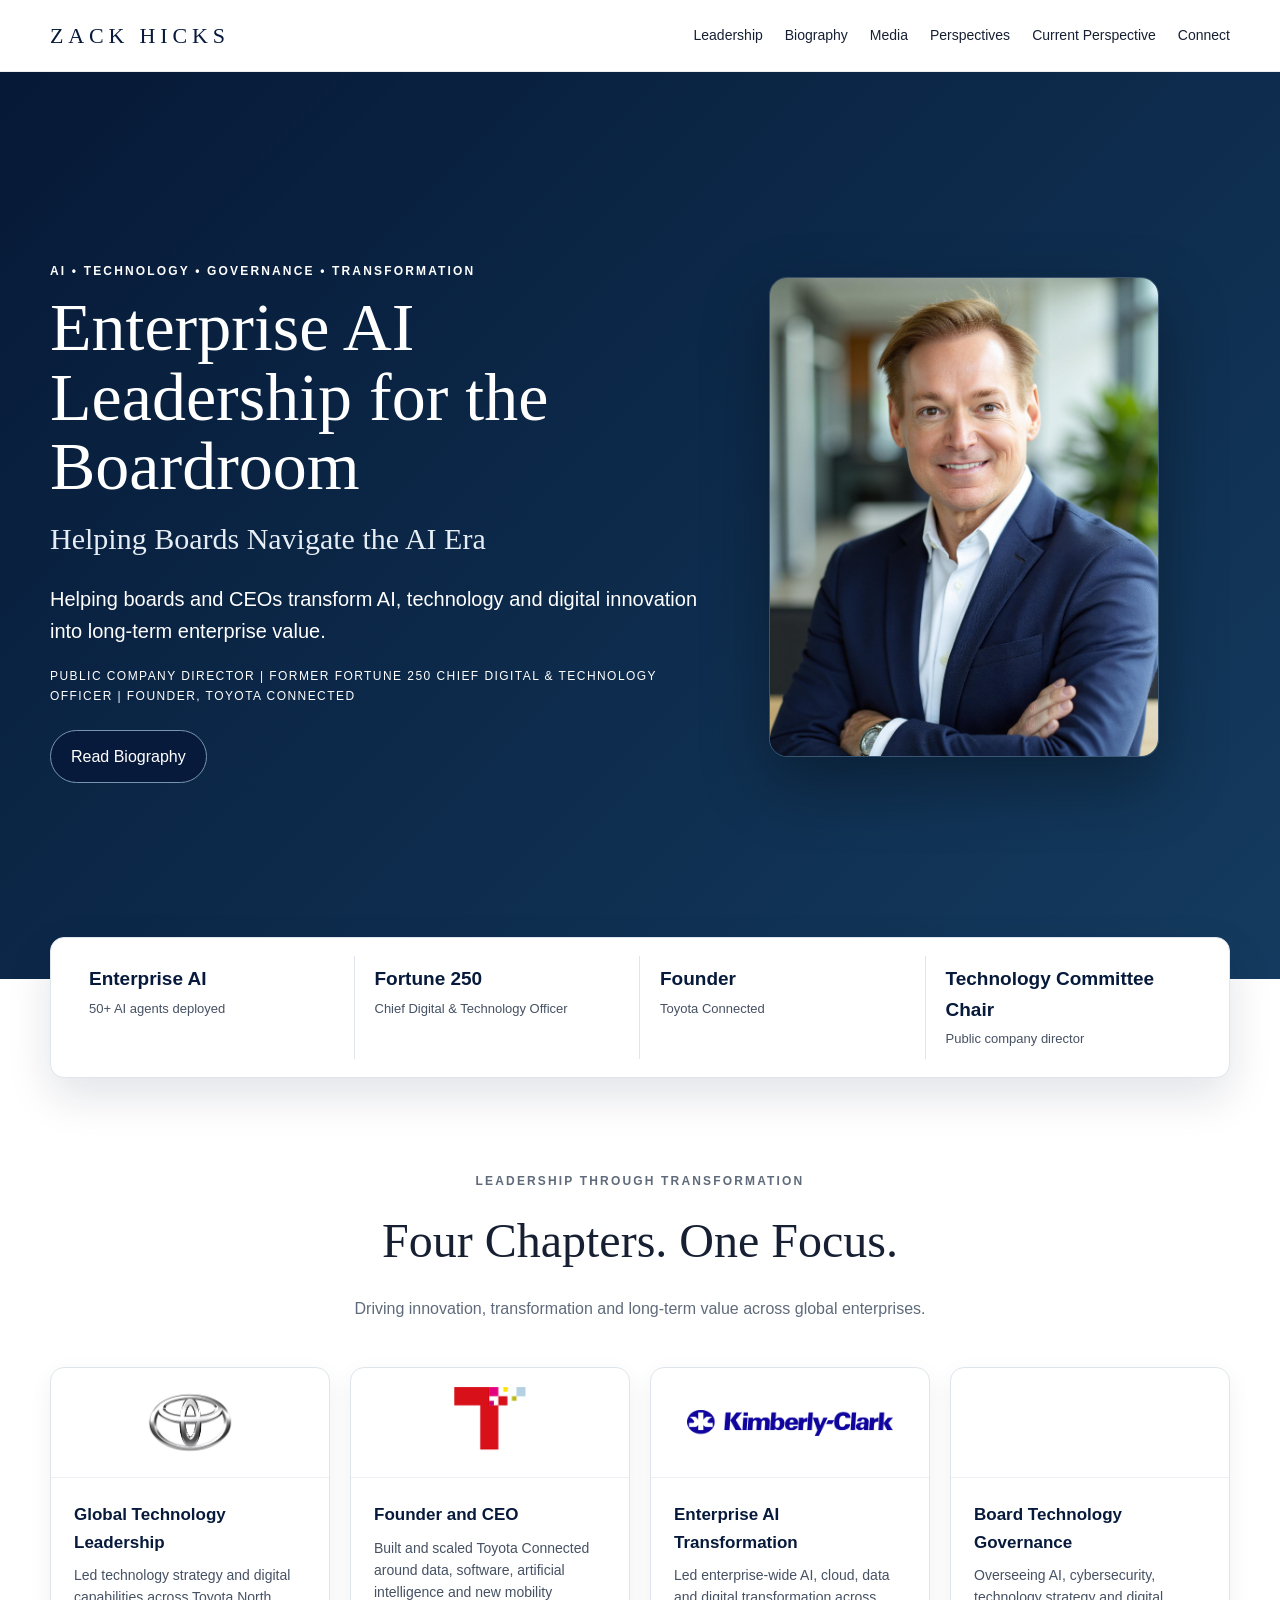
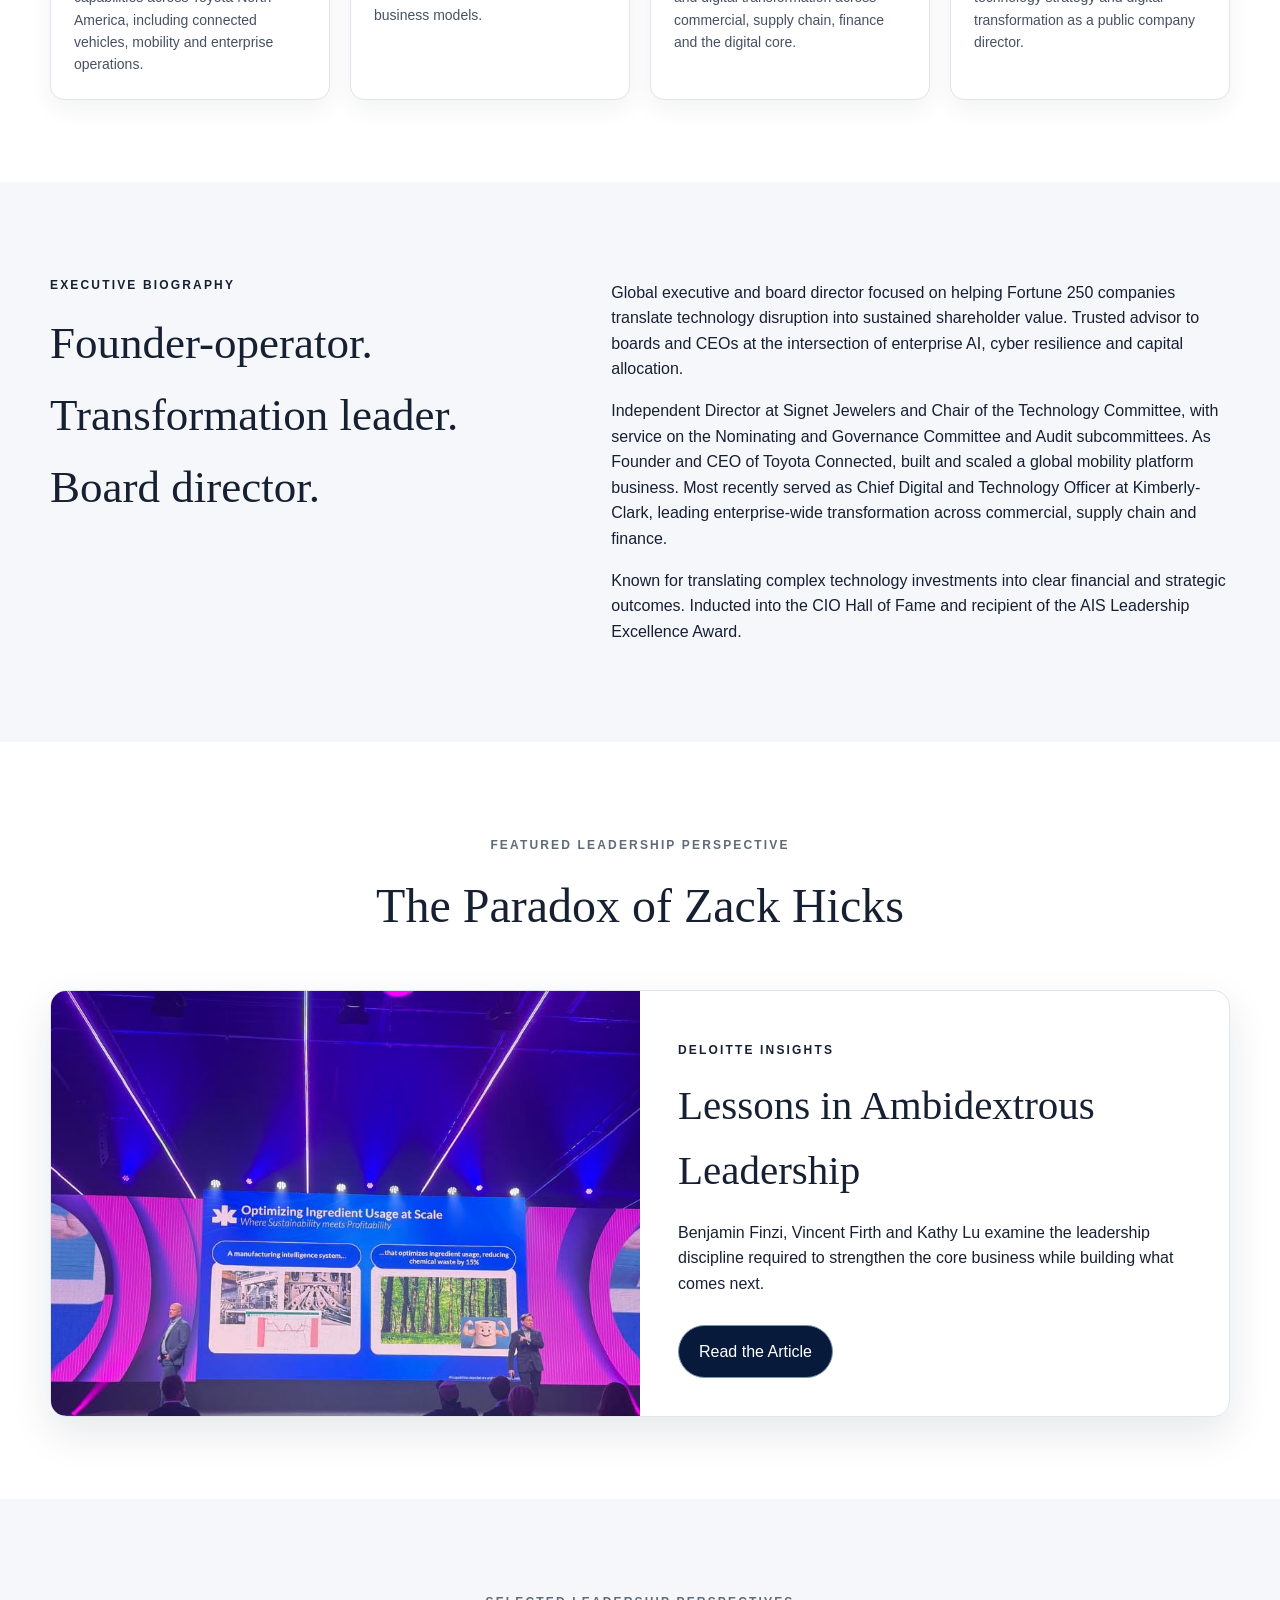
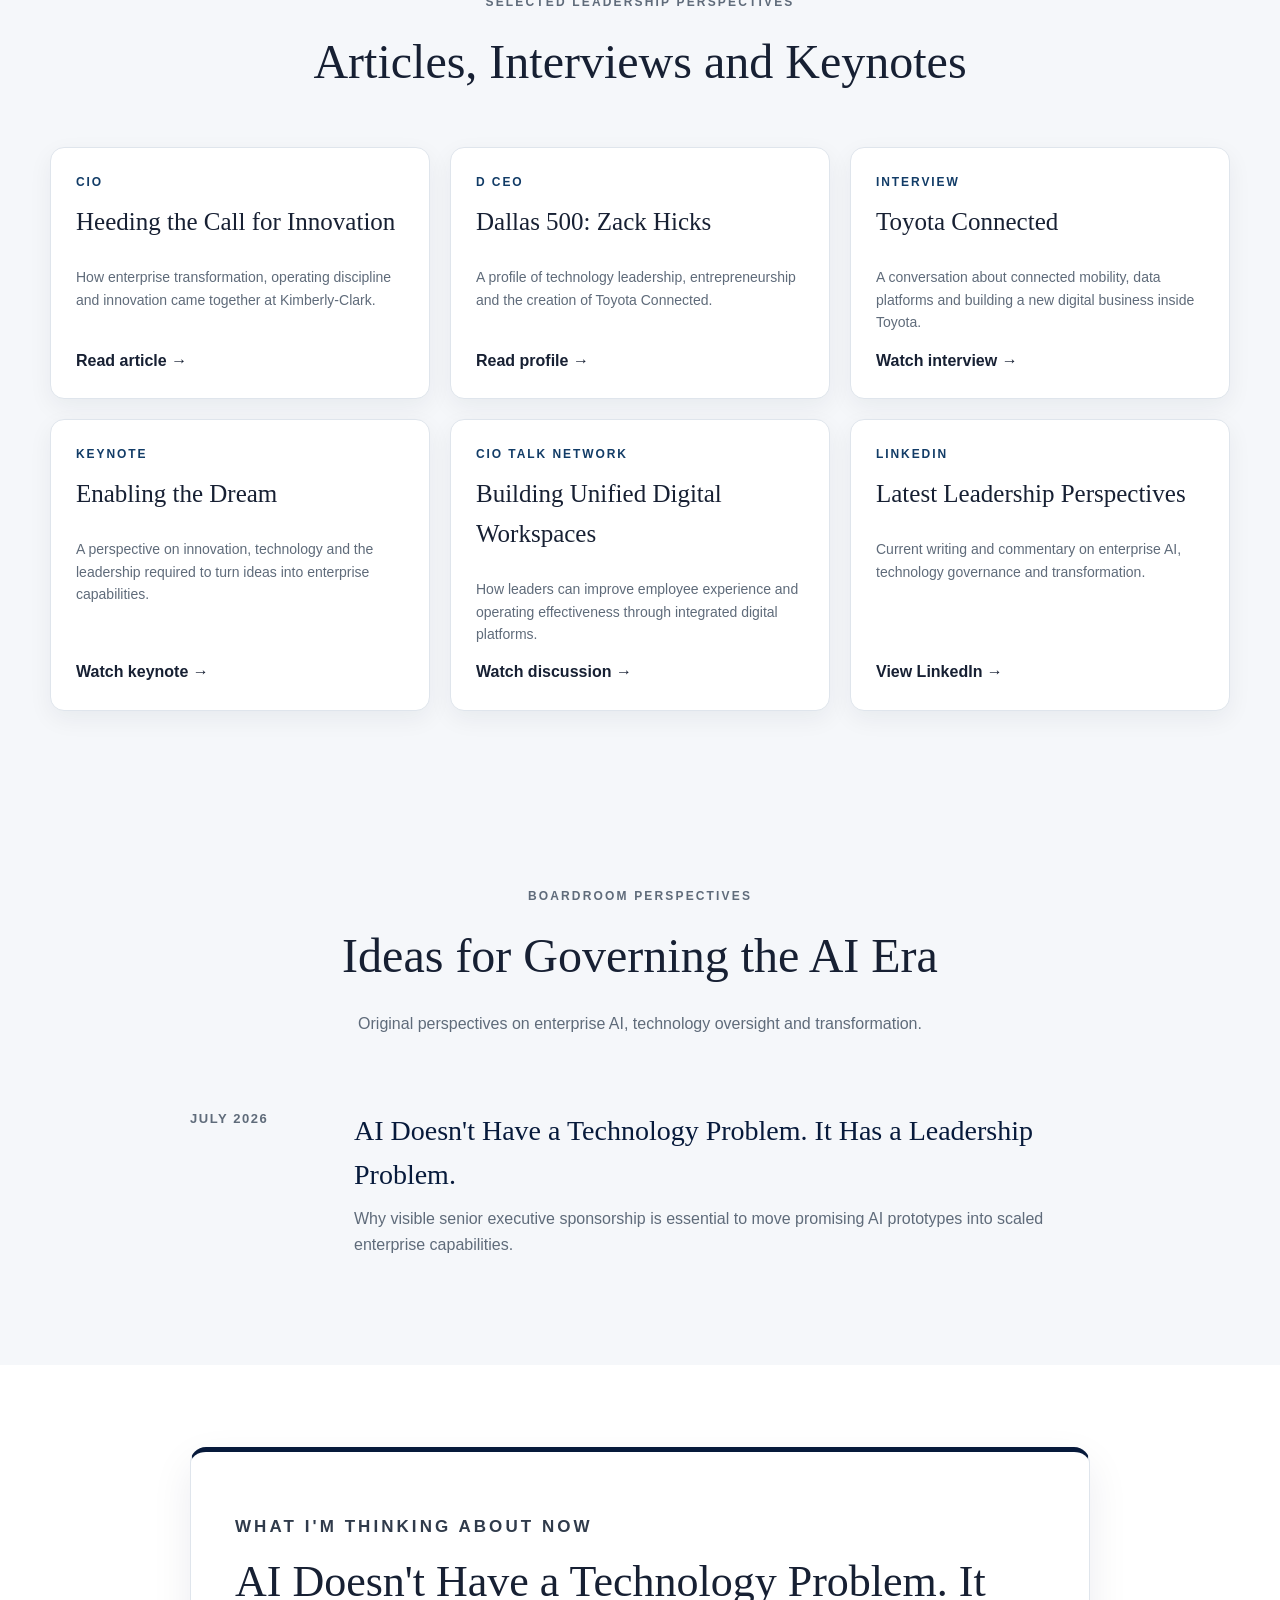
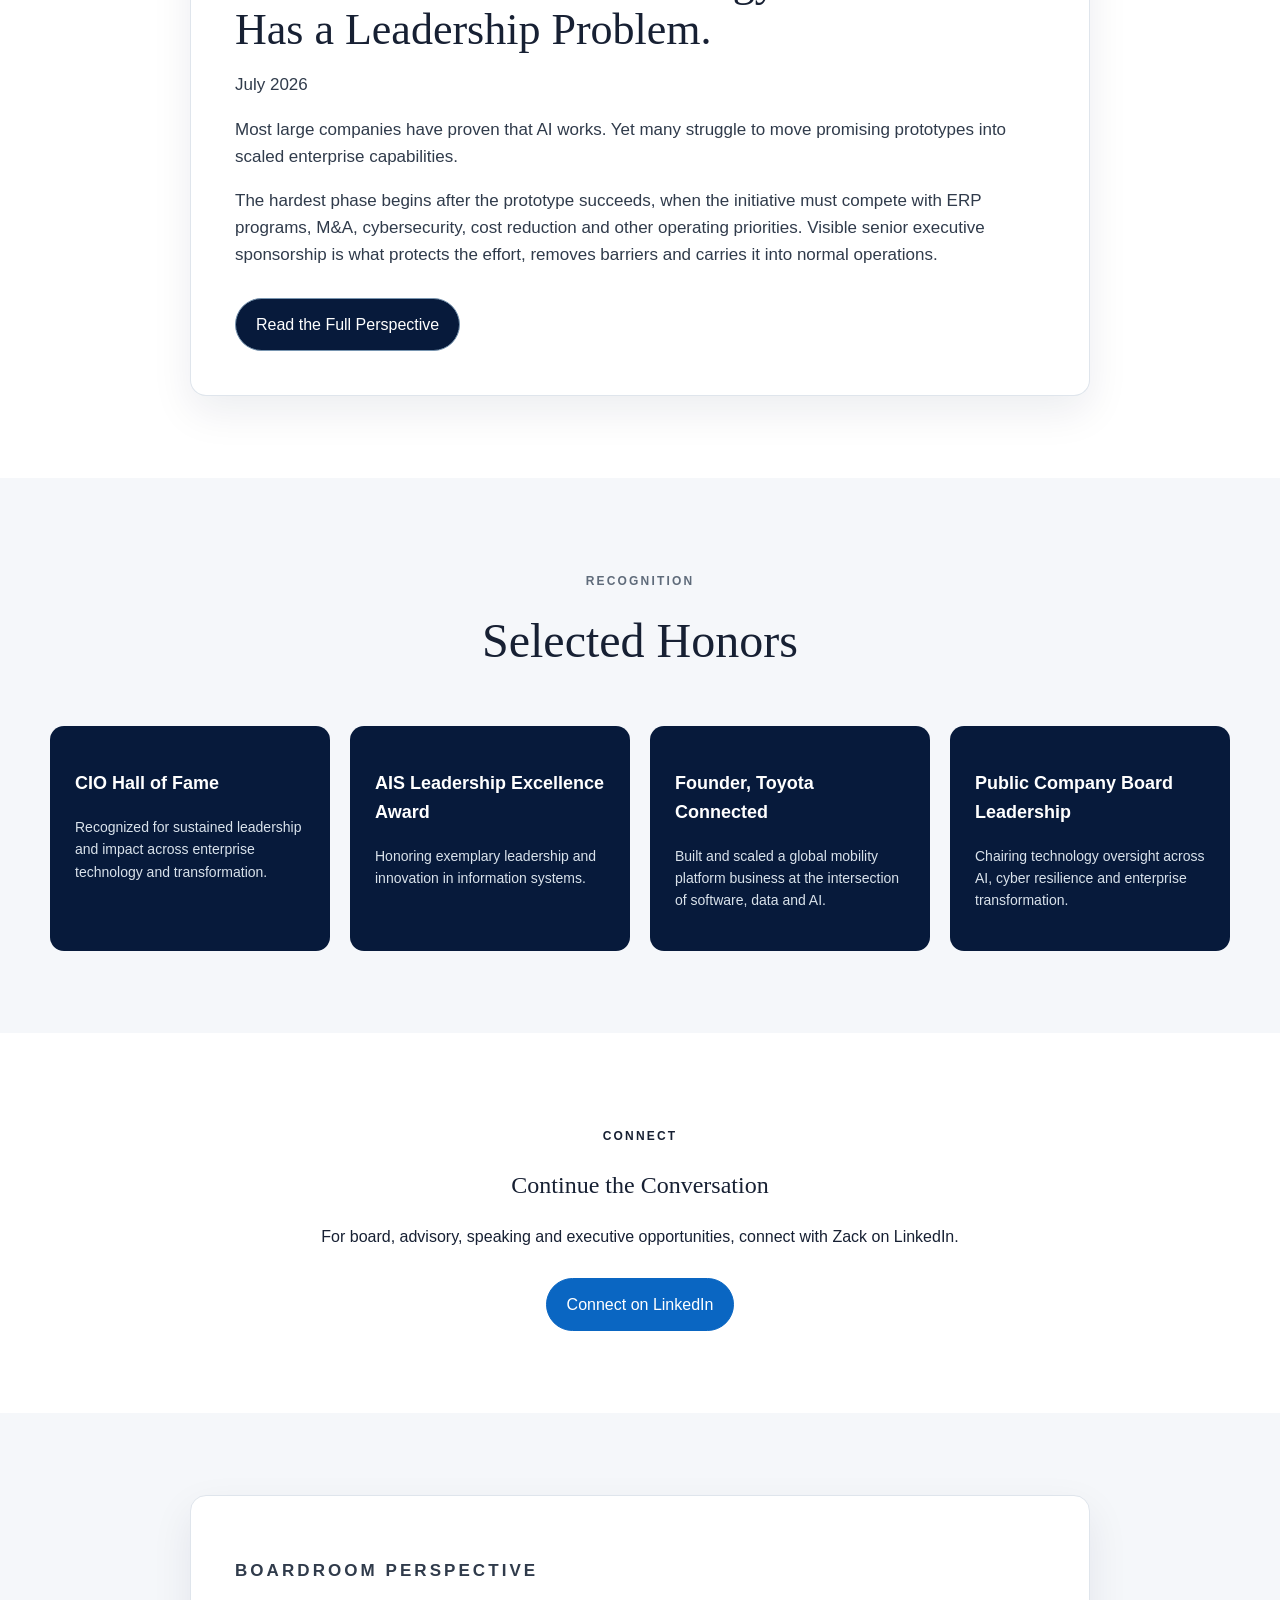
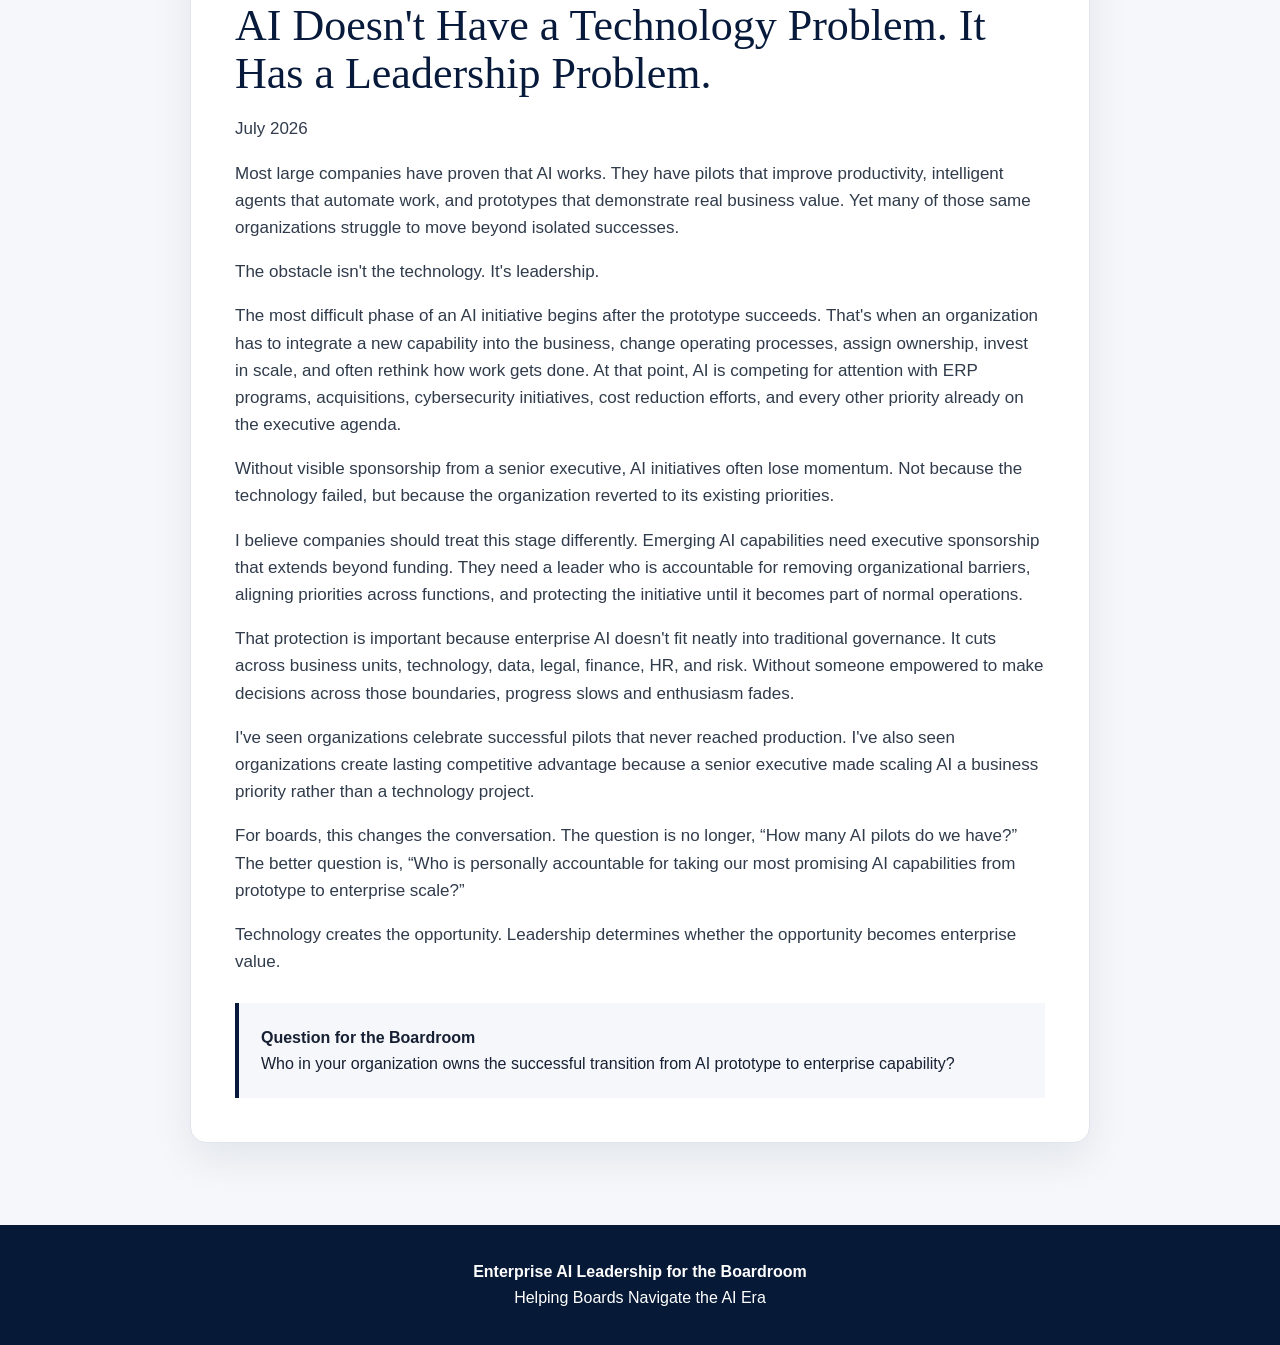
==== index.html @ 2af59415 "remove stray favicon text" ====
<!doctype html><html lang="en"><head>
<title>Zack Hicks | Enterprise AI Leadership for the Boardroom</title>
<meta charset="utf-8">
<meta name="viewport" content="width=device-width,initial-scale=1">
<meta name="description" content="Zack Hicks is a public company director, former Fortune 250 Chief Digital & Technology Officer, founder of Toyota Connected, and advisor to boards on enterprise AI, technology governance, cybersecurity, and digital transformation.">
<meta name="author" content="Zack Hicks">

<meta name="subject" content="Enterprise AI leadership, board governance, technology transformation and cybersecurity oversight">
<meta name="keywords" content="Zack Hicks, enterprise AI, AI governance, board director, CIO, CDO, Chief Digital Officer, Chief Information Officer, technology committee, cybersecurity oversight, digital transformation, Toyota Connected, Kimberly-Clark, Signet Jewelers">
<meta property="og:locale" content="en_US">
<meta name="twitter:title" content="Zack Hicks | Enterprise AI Leadership for the Boardroom">
<meta name="twitter:description" content="Public company director, former Fortune 250 Chief Digital & Technology Officer, founder of Toyota Connected, and enterprise AI leader.">

<meta name="robots" content="index,follow,max-image-preview:large,max-snippet:-1,max-video-preview:-1">
<link rel="canonical" href="https://zackhicks.com/">
<link rel="icon" href="[data-uri]" type="image/svg+xml">
<style>
:root{
  --navy:#071a3b;--navy2:#123c67;--ink:#172033;--muted:#5f6b7a;
  --line:#dfe5ec;--soft:#f5f7fa;--white:#fff;--max:1180px;
}
*{box-sizing:border-box}
html{scroll-behavior:smooth}
body{margin:0;font-family:Arial,Helvetica,sans-serif;color:var(--ink);line-height:1.6;background:#fff}
a{color:inherit;text-decoration:none}
img{max-width:100%;display:block}
.wrap{width:min(var(--max),calc(100% - 40px));margin:auto}
.site-header{background:#fff;position:sticky;top:0;z-index:20;border-bottom:1px solid rgba(7,26,59,.08)}
.nav{display:flex;align-items:center;justify-content:space-between;padding:18px 0}
.brand{font-family:Georgia,serif;letter-spacing:.22em;color:var(--navy);font-size:22px}
.nav-links{display:flex;gap:22px;font-size:14px}
.nav-links a:hover{text-decoration:underline;text-underline-offset:5px}
.hero{background:linear-gradient(135deg,#061936,#143b5f);color:#fff}
.hero-grid{display:grid;grid-template-columns:1.18fr .82fr;gap:56px;align-items:center;padding:78px 0 96px}
.kicker{text-transform:uppercase;letter-spacing:.18em;font-size:12px;font-weight:700}
h1,h2,h3{font-family:Georgia,serif;font-weight:400}
h1{font-size:68px;line-height:1.02;margin:0 0 14px}
.subhead{font-family:Georgia,serif;font-size:30px;color:#e6edf5;margin-bottom:18px}
.hero-copy>p:not(.kicker):not(.credentials){font-size:20px;max-width:680px}
.credentials{font-size:12px;letter-spacing:.12em;text-transform:uppercase}
.hero-photo{width:100%;max-width:390px;height:480px;object-fit:cover;object-position:center 18%;border-radius:18px;box-shadow:0 26px 65px rgba(0,0,0,.34)}
.btn{display:inline-block;background:var(--navy);color:#fff;padding:13px 20px;border-radius:999px;margin-top:12px;border:1px solid #7895b0}
.btn.linkedin{background:#0a66c2;border-color:#0a66c2}
.proof{margin-top:-42px;position:relative;z-index:3;background:#fff;border:1px solid var(--line);border-radius:14px;box-shadow:0 18px 45px rgba(7,26,59,.12);display:grid;grid-template-columns:repeat(4,1fr);padding:18px}
.proof div{padding:8px 20px;border-right:1px solid var(--line)}
.proof div:last-child{border-right:0}
.proof strong{display:block;color:var(--navy);font-size:19px}
.proof span{font-size:13px;color:#465163}
section{padding:82px 0}
.soft{background:var(--soft)}
.section-head{text-align:center;max-width:820px;margin:0 auto 38px}
.section-head h2{font-size:48px;margin:4px 0 8px}
.section-head p{color:var(--muted)}
.grid4,.grid3{display:grid;gap:20px}
.grid4{grid-template-columns:repeat(4,1fr)}
.grid3{grid-template-columns:repeat(3,1fr)}
.card{background:#fff;border:1px solid var(--line);border-radius:14px;overflow:hidden;box-shadow:0 8px 24px rgba(20,34,55,.06)}
.logo-box{height:110px;display:flex;align-items:center;justify-content:center;padding:22px;border-bottom:1px solid #edf1f5}
.logo-box img{max-width:84%;max-height:68px;object-fit:contain}
.card-body{padding:23px}
.card-body h3{font-family:Arial,Helvetica,sans-serif;font-size:17px;font-weight:700;color:var(--navy);margin:0 0 8px}
.card-body p{font-size:14px;color:#465163;margin:0}
.bio{display:grid;grid-template-columns:.9fr 1.1fr;gap:55px}
.bio h2{font-size:45px;margin-top:0}
.feature{display:grid;grid-template-columns:1fr 1fr;border:1px solid var(--line);border-radius:16px;overflow:hidden;box-shadow:0 16px 42px rgba(7,26,59,.1)}
.feature img{width:100%;height:100%;min-height:350px;object-fit:cover}
.feature-copy{padding:38px}
.feature-copy h2{font-size:41px;margin:8px 0 12px}
.media-card{padding:25px;min-height:230px;display:flex;flex-direction:column}
.source{font-size:12px;text-transform:uppercase;letter-spacing:.16em;font-weight:700;color:var(--navy2)}
.media-card h3{font-size:25px;margin:10px 0}
.media-card p{color:var(--muted);font-size:14px;flex:1}
.article-preview,.article-page{max-width:900px;margin:auto;background:#fff;border:1px solid var(--line);border-radius:16px;padding:44px;box-shadow:0 16px 42px rgba(7,26,59,.08)}
.article-preview h2,.article-page h1{font-size:44px;line-height:1.1;margin:8px 0 10px}
.article-page h1{color:var(--navy)}
.date{font-size:13px;color:var(--muted)}
.article-preview p,.article-page p{font-size:17px;color:#303b4b}
.board-question{margin-top:28px;padding:22px;border-left:4px solid var(--navy);background:#f5f7fa}
.recognition-card{padding:25px;background:var(--navy);color:#fff;border-radius:14px}
.recognition-card h3{font-family:Arial,Helvetica,sans-serif;font-weight:700;font-size:18px}
.recognition-card p{font-size:14px;color:#d9e2eb}
.connect{max-width:640px;margin:auto;text-align:center}
footer{background:#061936;color:#fff;padding:34px 0;text-align:center}
.article-shell{padding:70px 0;background:var(--soft)}
.backlink{display:inline-block;margin-bottom:20px;color:var(--navy2);font-weight:700}
@media(max-width:900px){
  .nav-links{display:none}.hero-grid,.bio,.feature{grid-template-columns:1fr}
  .proof,.grid4{grid-template-columns:1fr 1fr}.grid3{grid-template-columns:1fr 1fr}
  .hero-photo{max-width:340px;height:410px}
}
@media(max-width:600px){
  .wrap{width:min(var(--max),calc(100% - 28px))}
  h1{font-size:45px}.subhead{font-size:25px}
  .proof,.grid4,.grid3{grid-template-columns:1fr}
  .proof div{border-right:0;border-bottom:1px solid var(--line)}
  .proof div:last-child{border-bottom:0}
  .section-head h2,.bio h2,.feature-copy h2,.article-preview h2,.article-page h1{font-size:36px}
  .article-preview,.article-page{padding:26px}
}

.site-header{backdrop-filter:saturate(140%) blur(8px);background:rgba(255,255,255,.96)}
.hero-grid{min-height:650px}.hero-copy{padding:18px 0}.hero-photo{border:1px solid rgba(255,255,255,.18)}
.section-head{margin-bottom:46px}.card,.feature,.article-preview,.article-page{transition:transform .18s ease,box-shadow .18s ease}
.card:hover{transform:translateY(-3px);box-shadow:0 14px 34px rgba(20,34,55,.10)}
.logo-box img{max-width:88%;max-height:72px}.article-preview{border-top:5px solid var(--navy)}
.perspective-archive{max-width:900px;margin:0 auto}.archive-item{display:grid;grid-template-columns:140px 1fr;gap:24px;padding:26px 0;border-top:1px solid var(--line)}
.archive-item:first-child{border-top:0}.archive-date{font-size:13px;text-transform:uppercase;letter-spacing:.12em;color:var(--muted);font-weight:700}
.archive-item h3{font-family:Georgia,serif;font-size:28px;margin:0 0 8px;color:var(--navy)}.archive-item p{margin:0;color:var(--muted)}
@media(max-width:600px){.hero-grid{min-height:auto}.archive-item{grid-template-columns:1fr;gap:6px}}

</style>
<meta property="og:type" content="profile">
<meta property="og:site_name" content="Zack Hicks">
<meta property="og:title" content="Zack Hicks | Enterprise AI Leadership for the Boardroom">
<meta property="og:description" content="Zack Hicks is a public company director, former Fortune 250 Chief Digital & Technology Officer, founder of Toyota Connected, and advisor to boards on enterprise AI, technology governance, cybersecurity, and digital transformation.">
<meta property="og:url" content="https://zackhicks.com/">
<meta property="og:image" content="https://zackhicks.com[data-uri]">
<meta name="twitter:card" content="summary_large_image">
<script type="application/ld+json">{"@context": "https://schema.org", "@graph": [{"@type": "WebSite", "@id": "https://zackhicks.com/#website", "url": "https://zackhicks.com/", "name": "Zack Hicks", "description": "Enterprise AI Leadership for the Boardroom", "inLanguage": "en-US"}, {"@type": "ProfilePage", "@id": "https://zackhicks.com/#profile", "url": "https://zackhicks.com/", "name": "Zack Hicks | Enterprise AI Leadership for the Boardroom", "mainEntity": {"@id": "https://zackhicks.com/#person"}, "isPartOf": {"@id": "https://zackhicks.com/#website"}}, {"@type": "Person", "@id": "https://zackhicks.com/#person", "name": "Zack Hicks", "url": "https://zackhicks.com/", "image": "https://zackhicks.com[data-uri]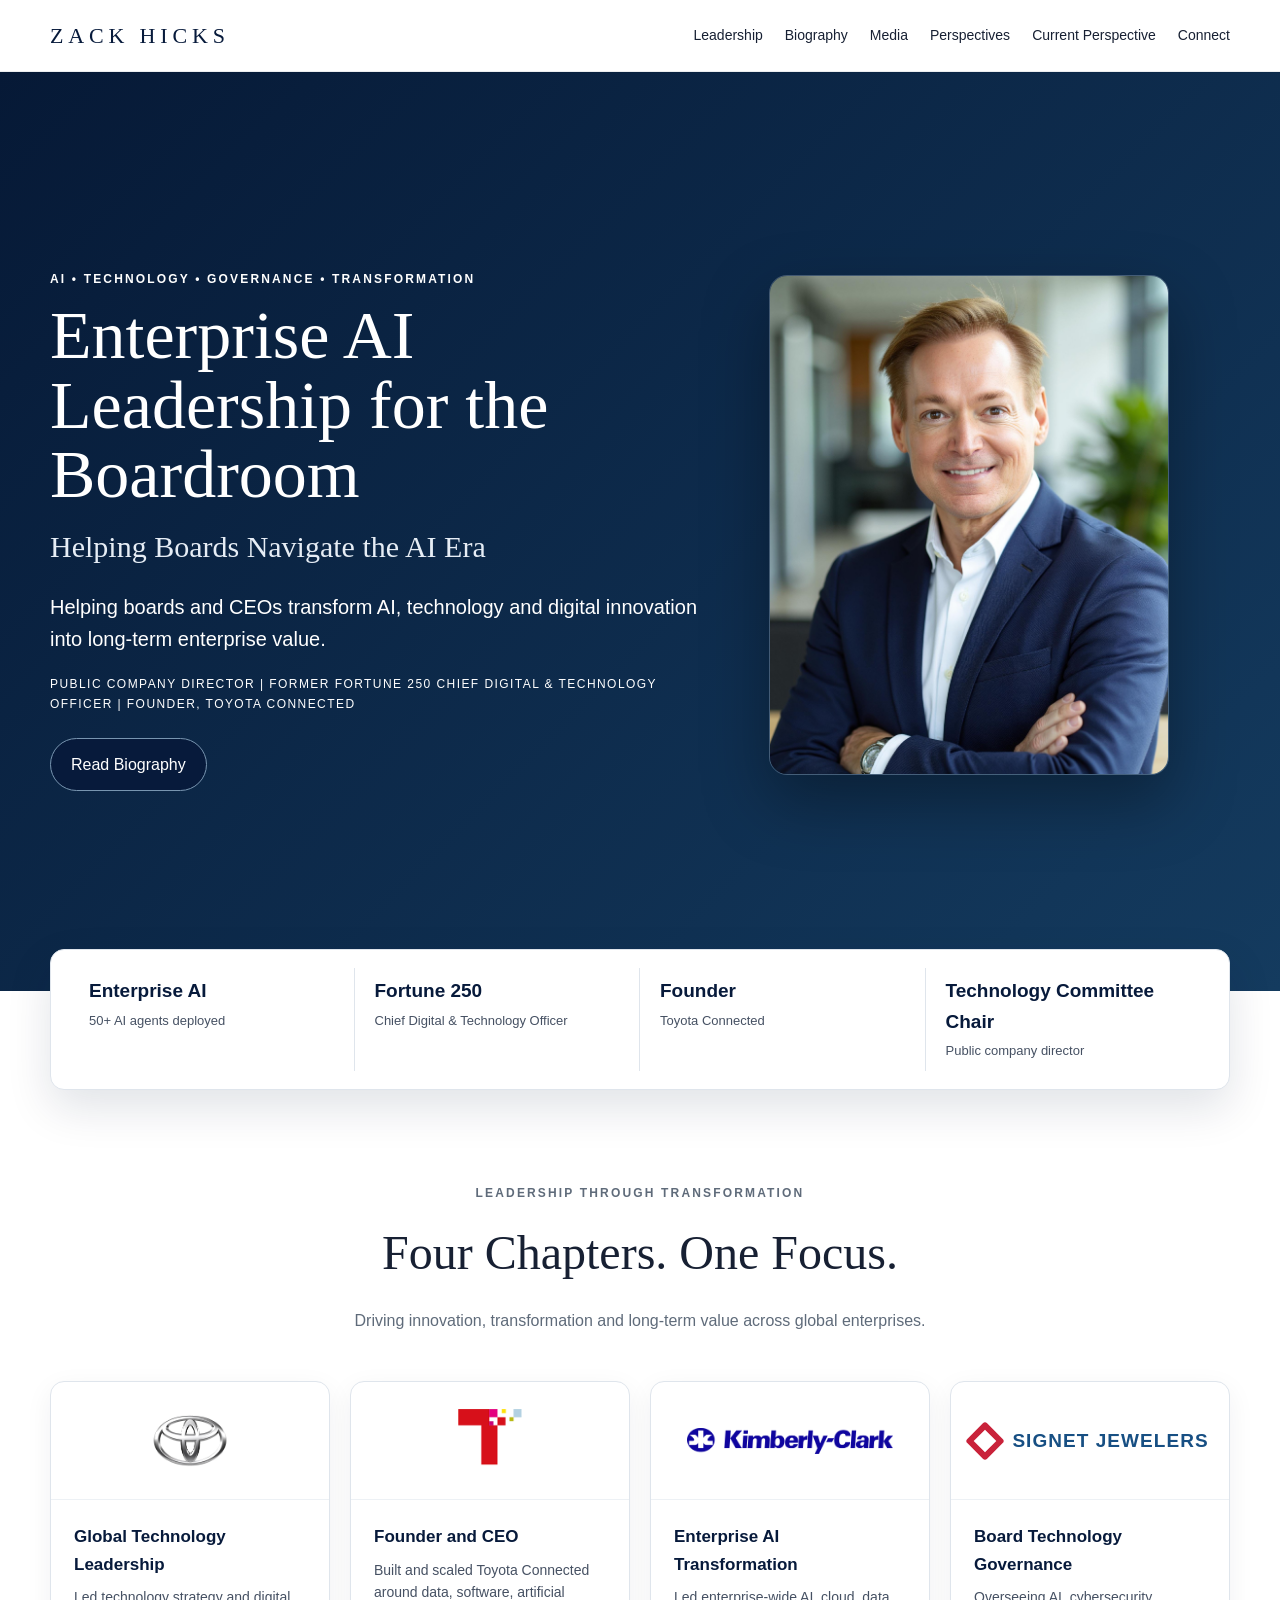
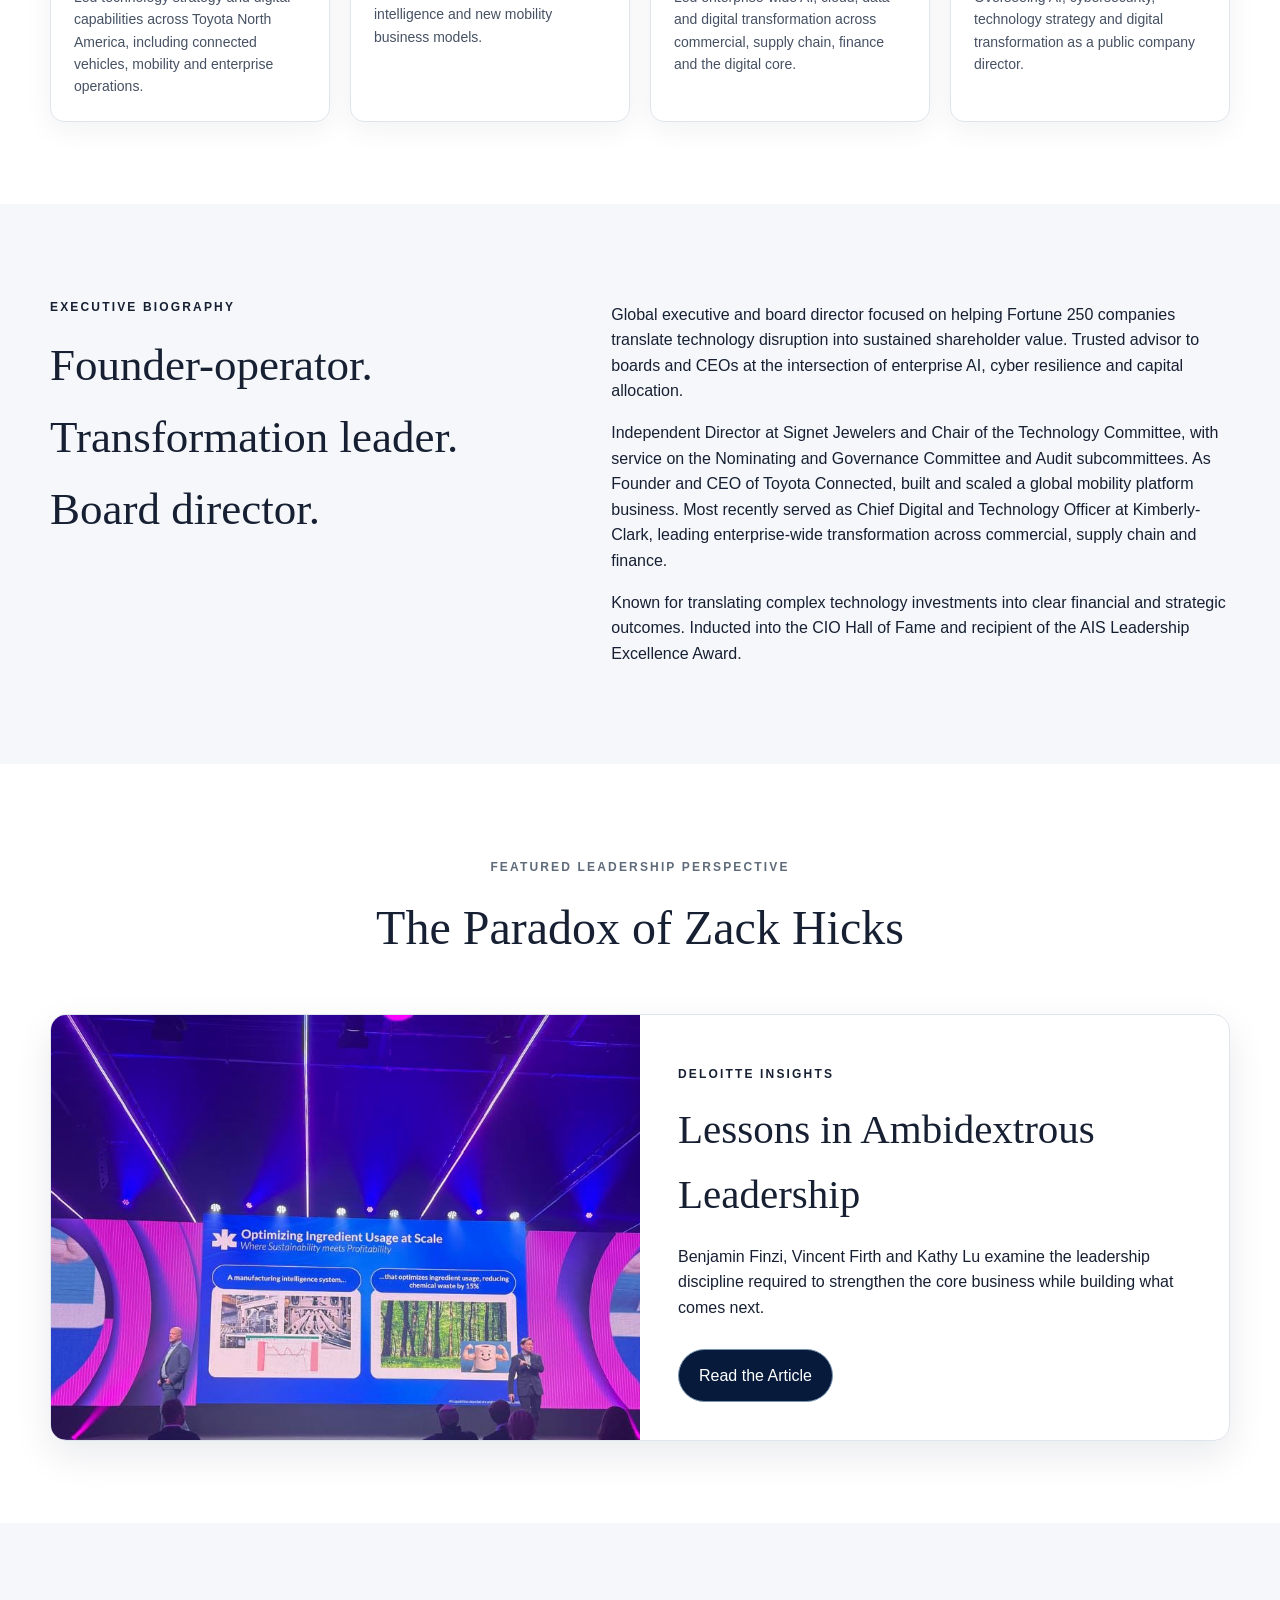
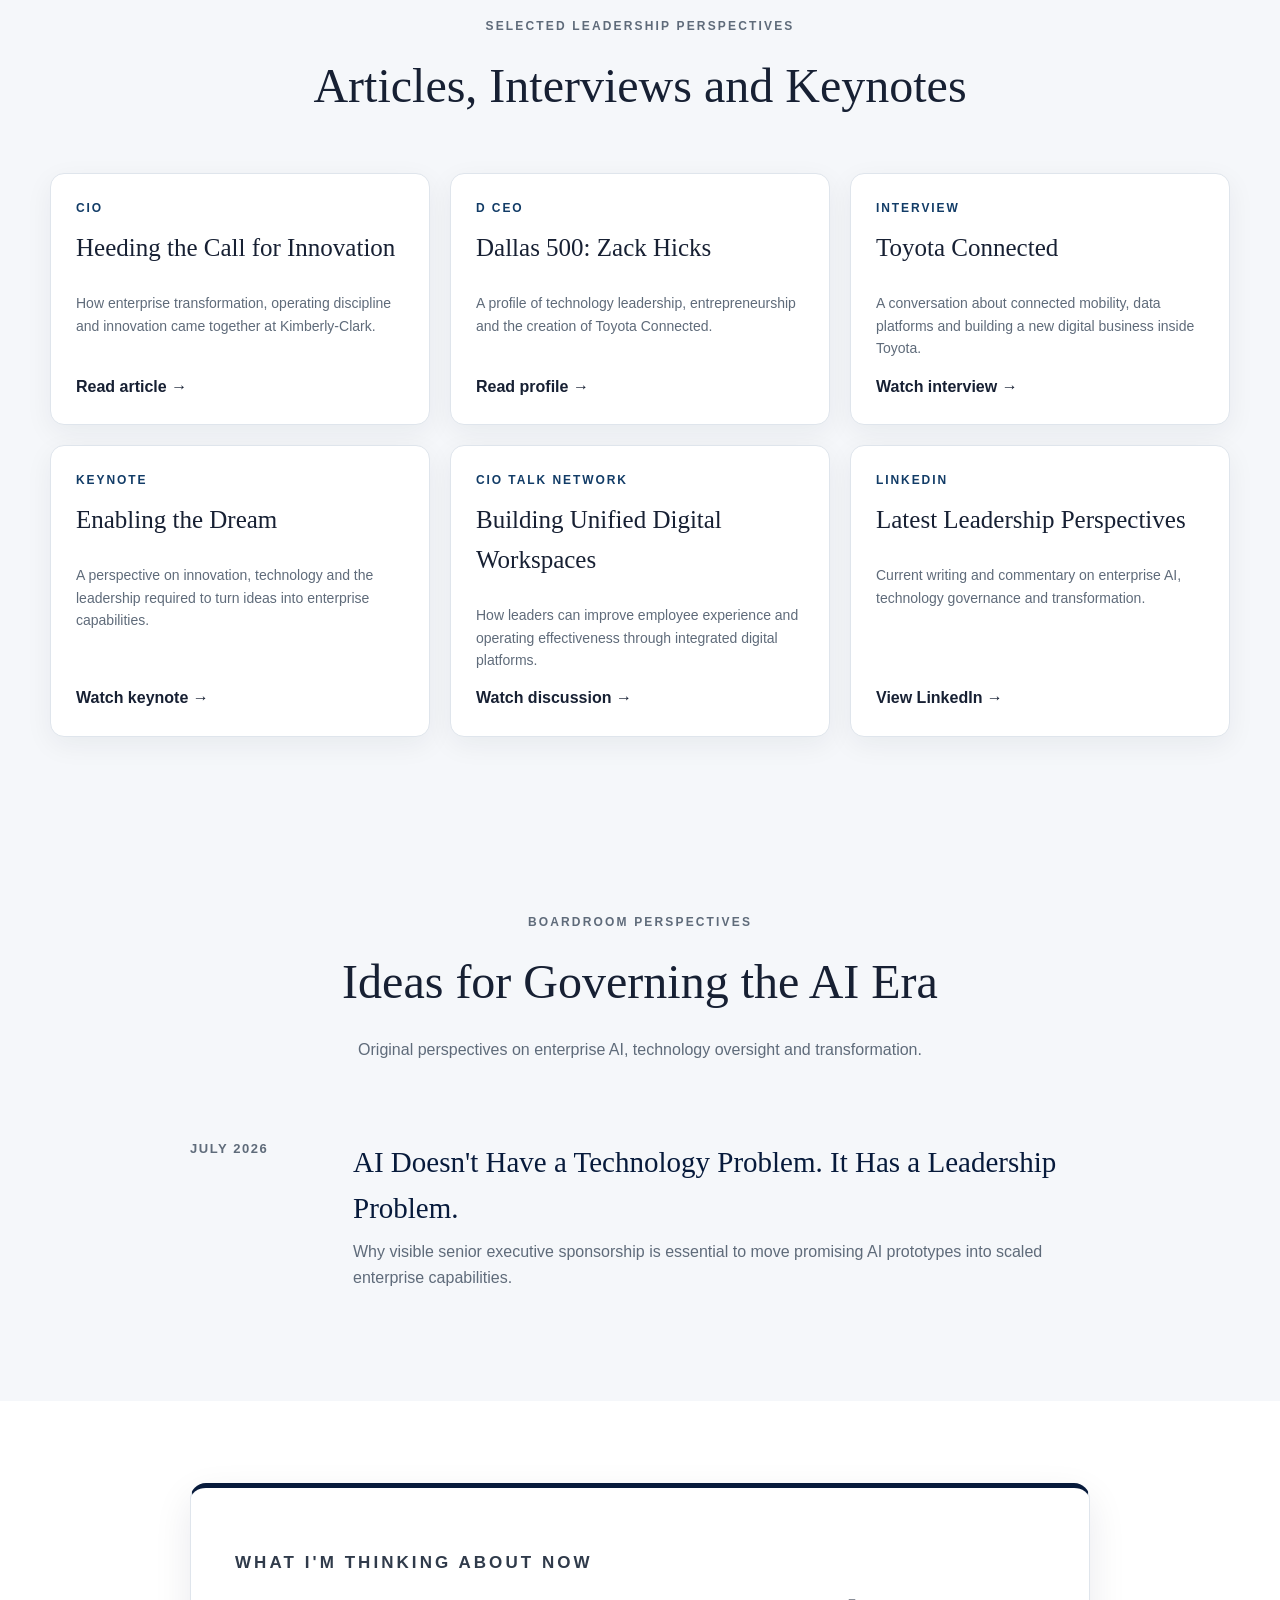
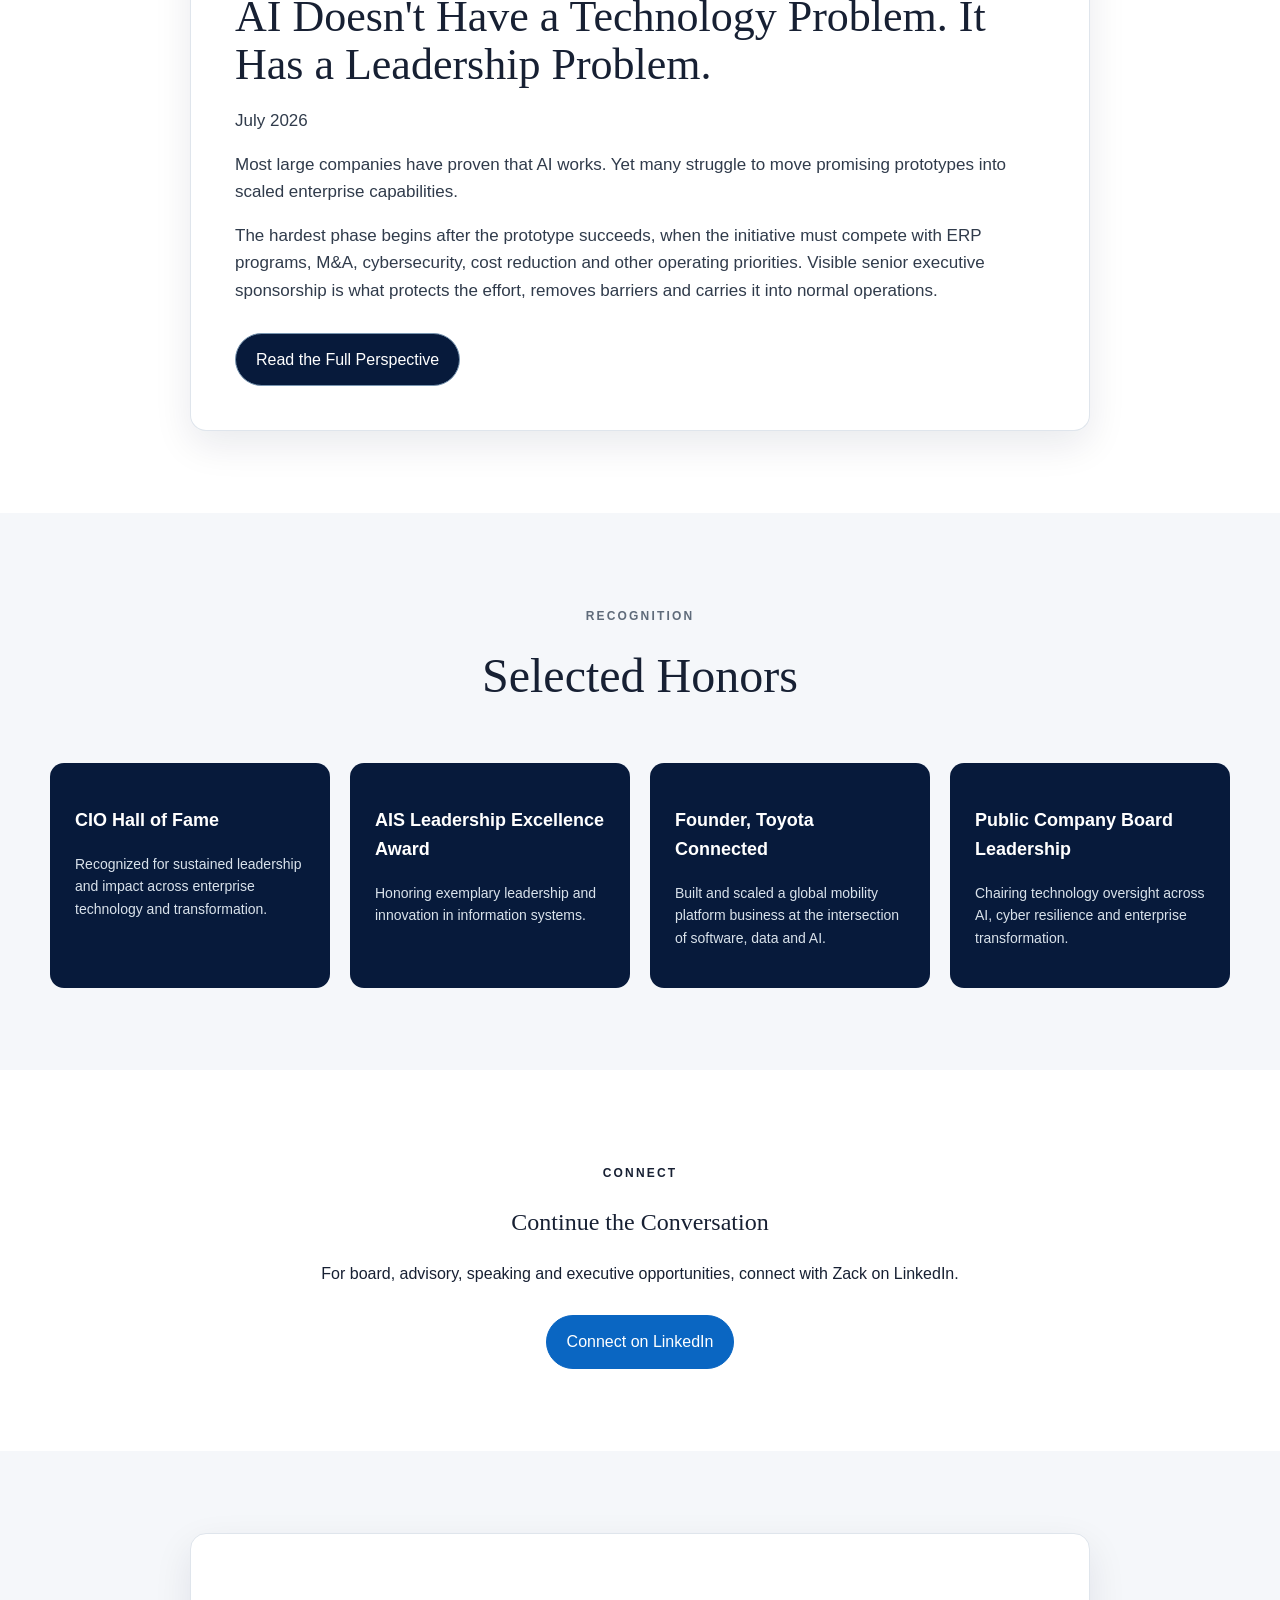
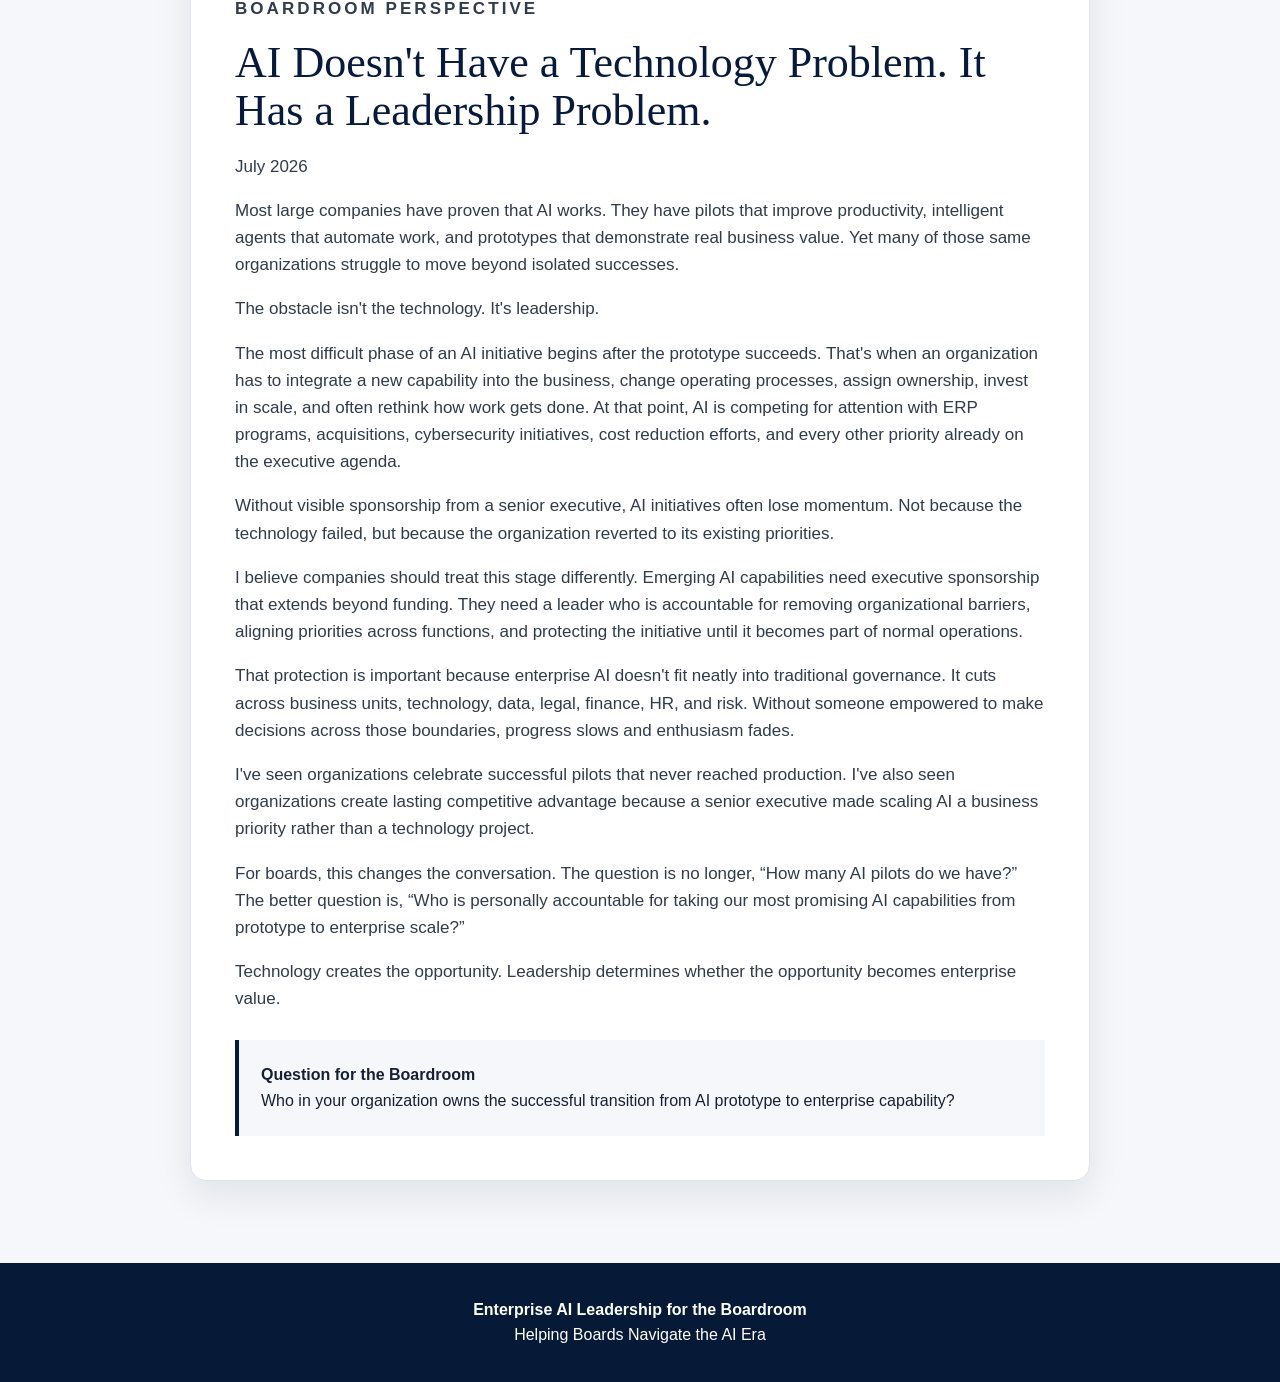
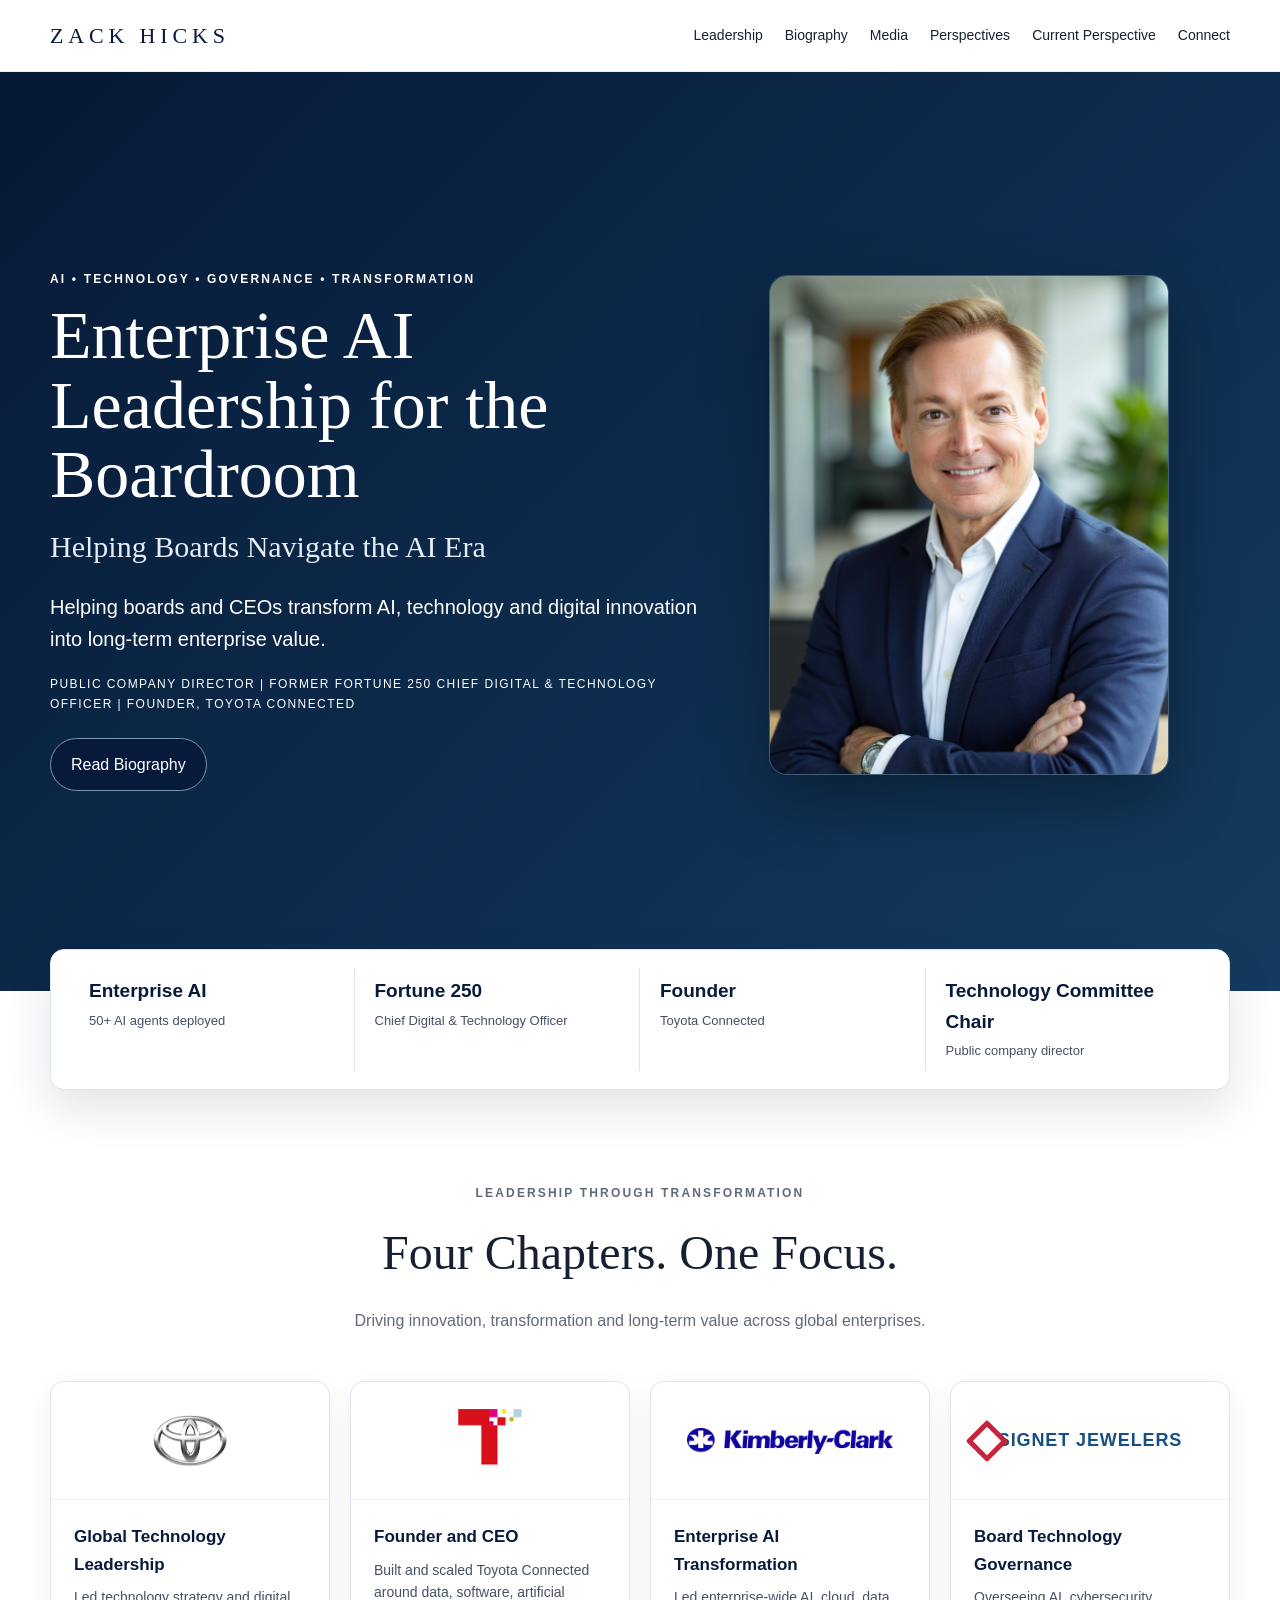
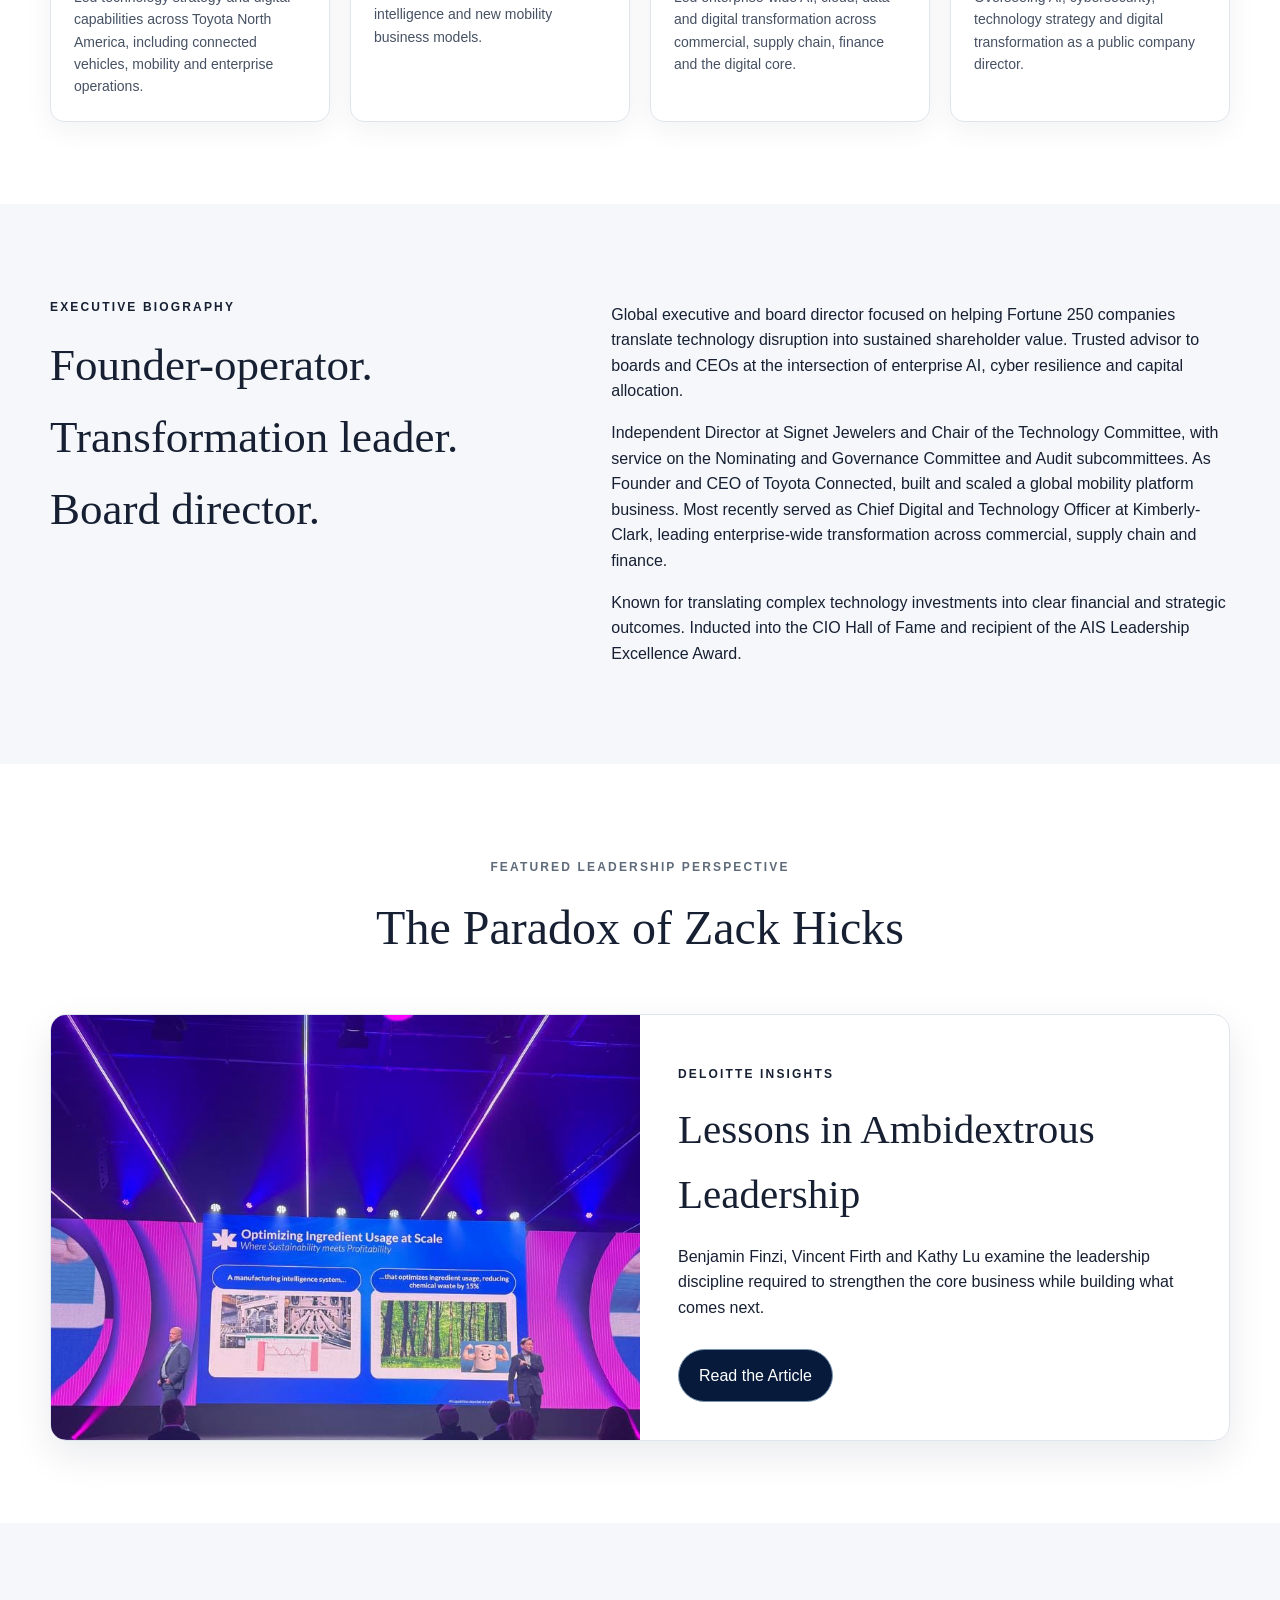
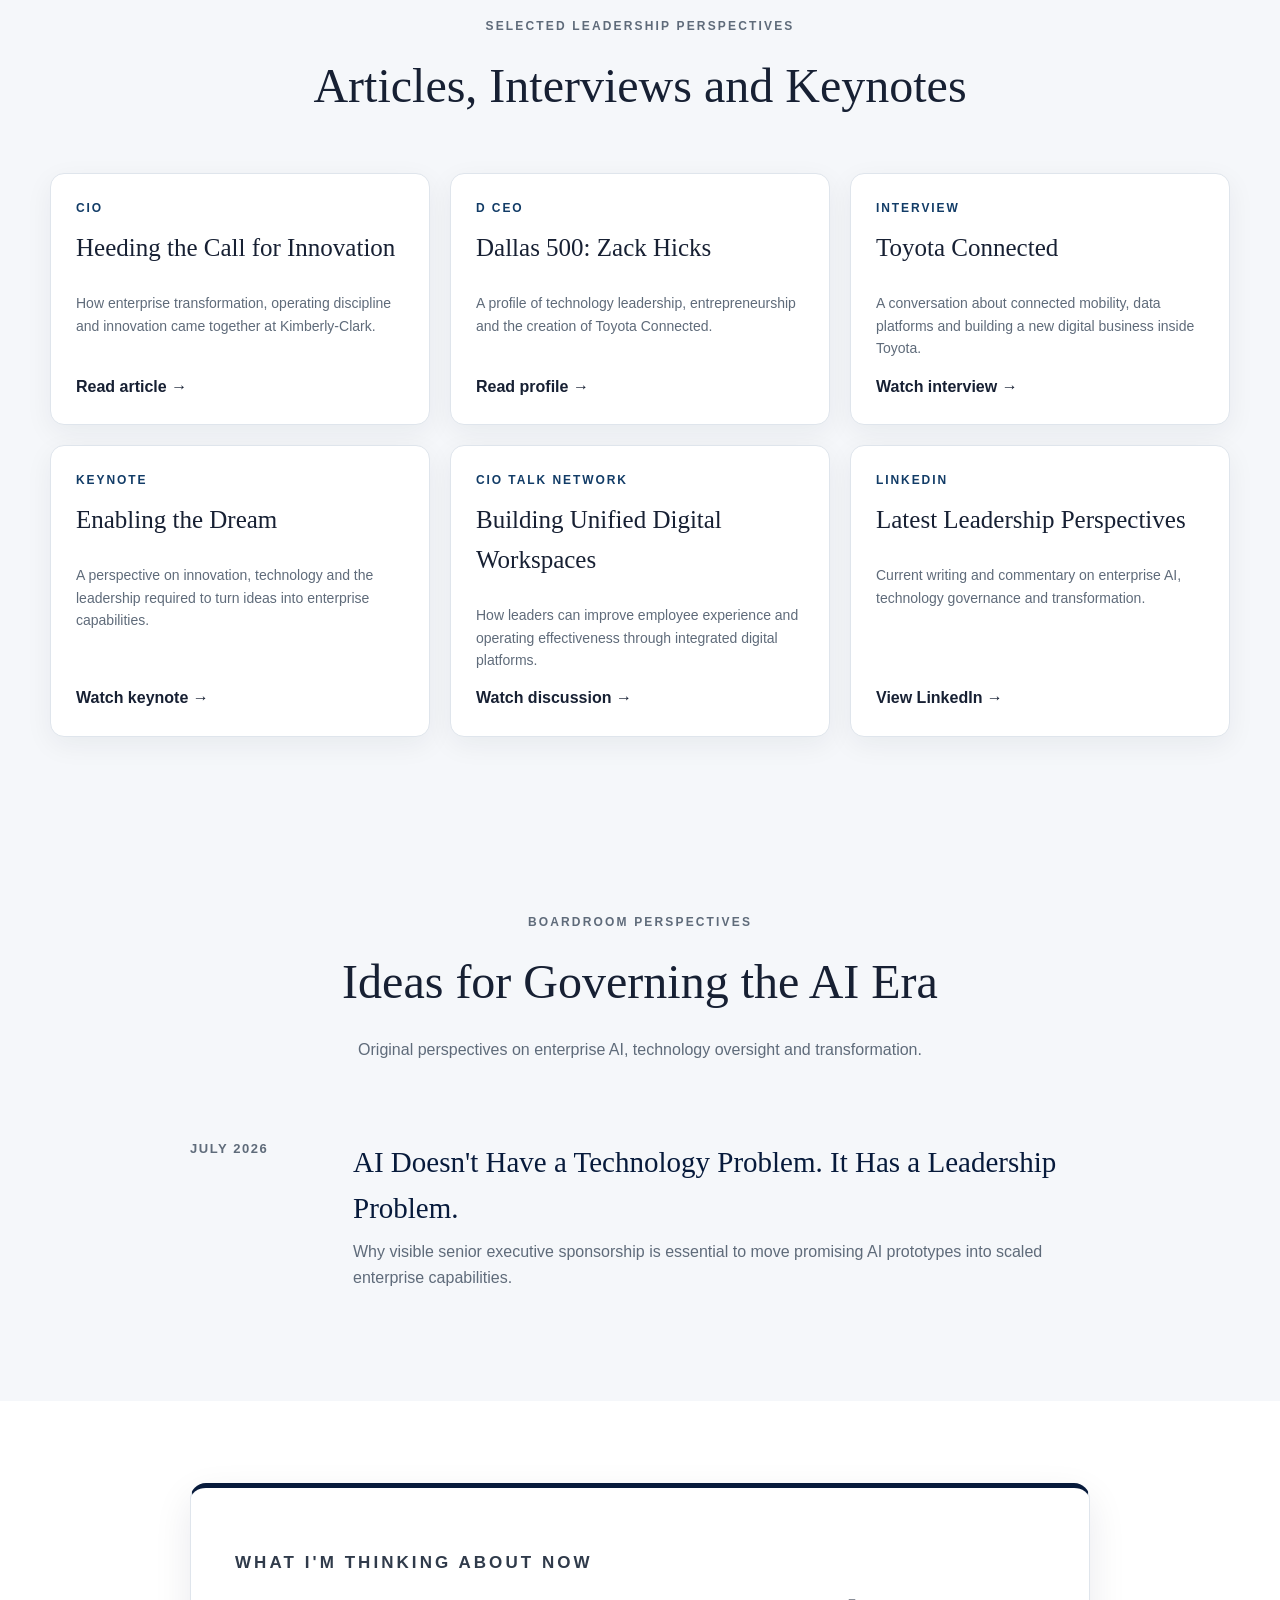
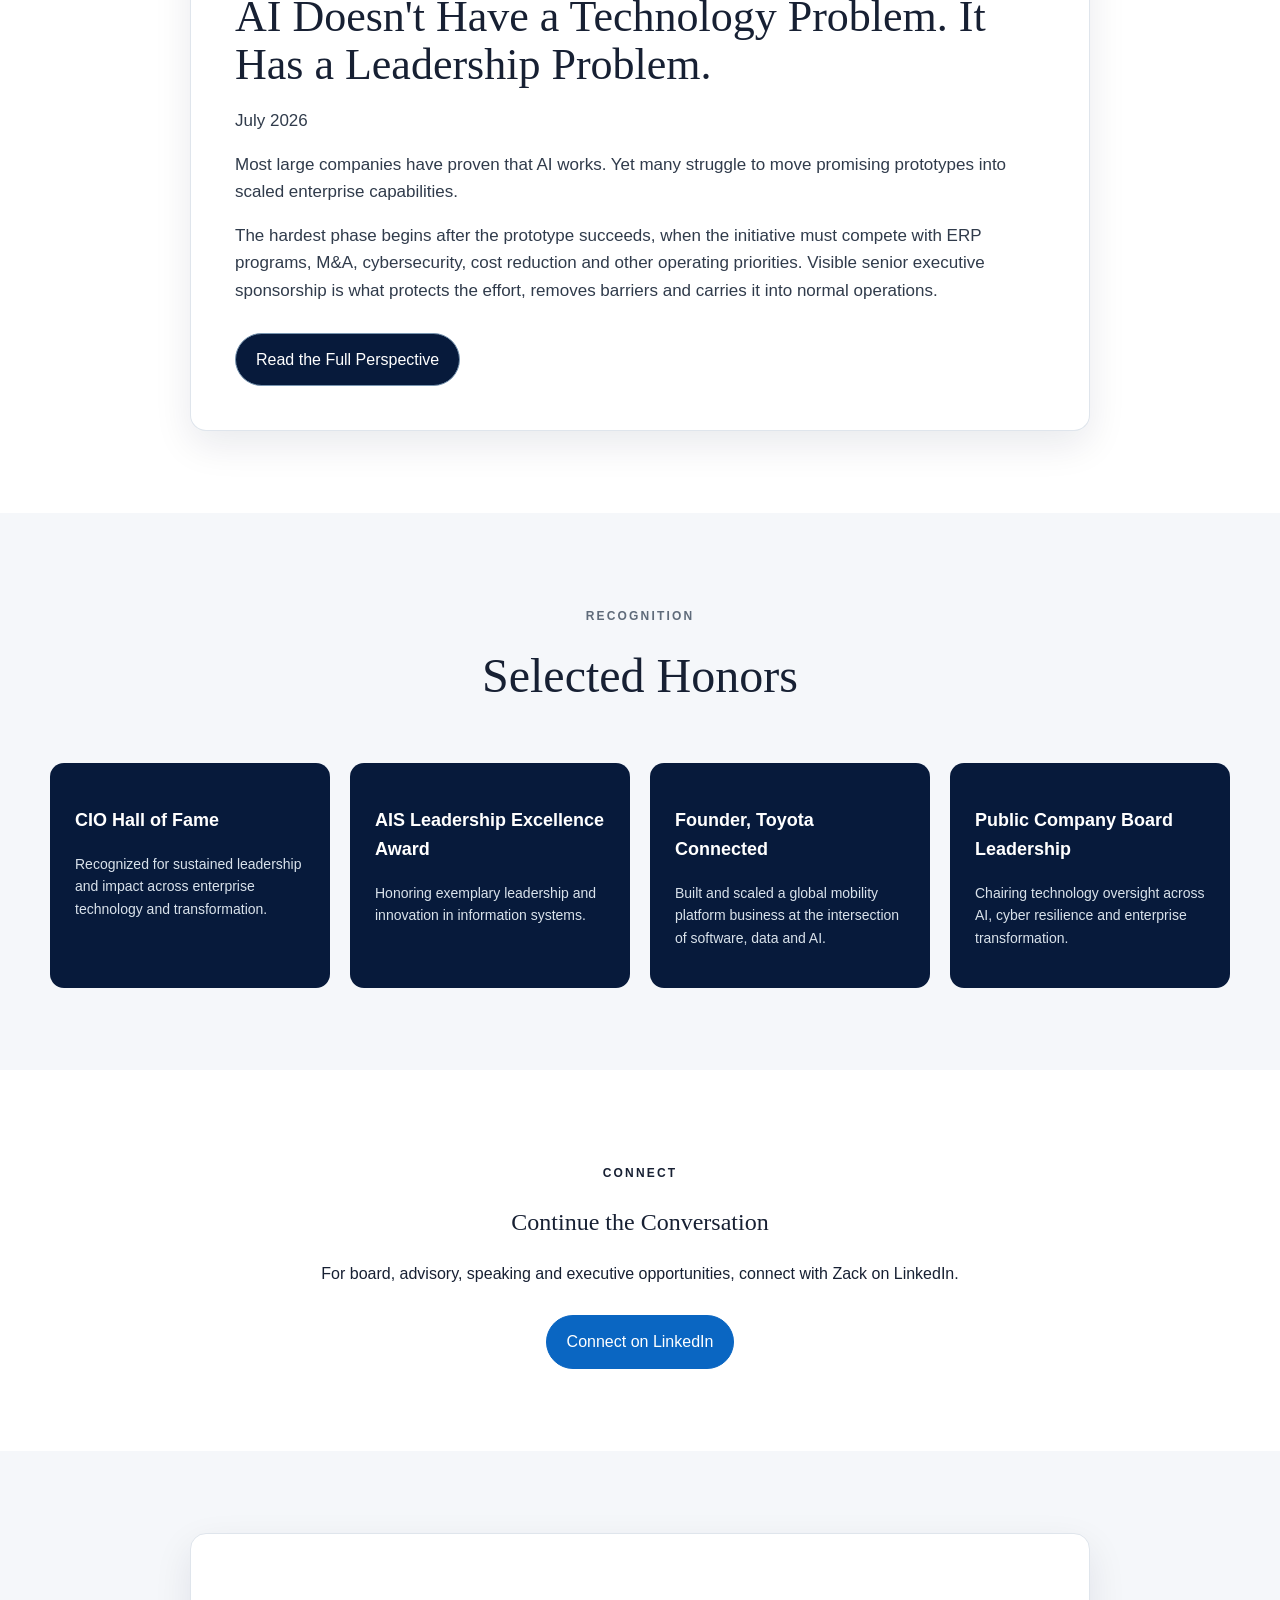
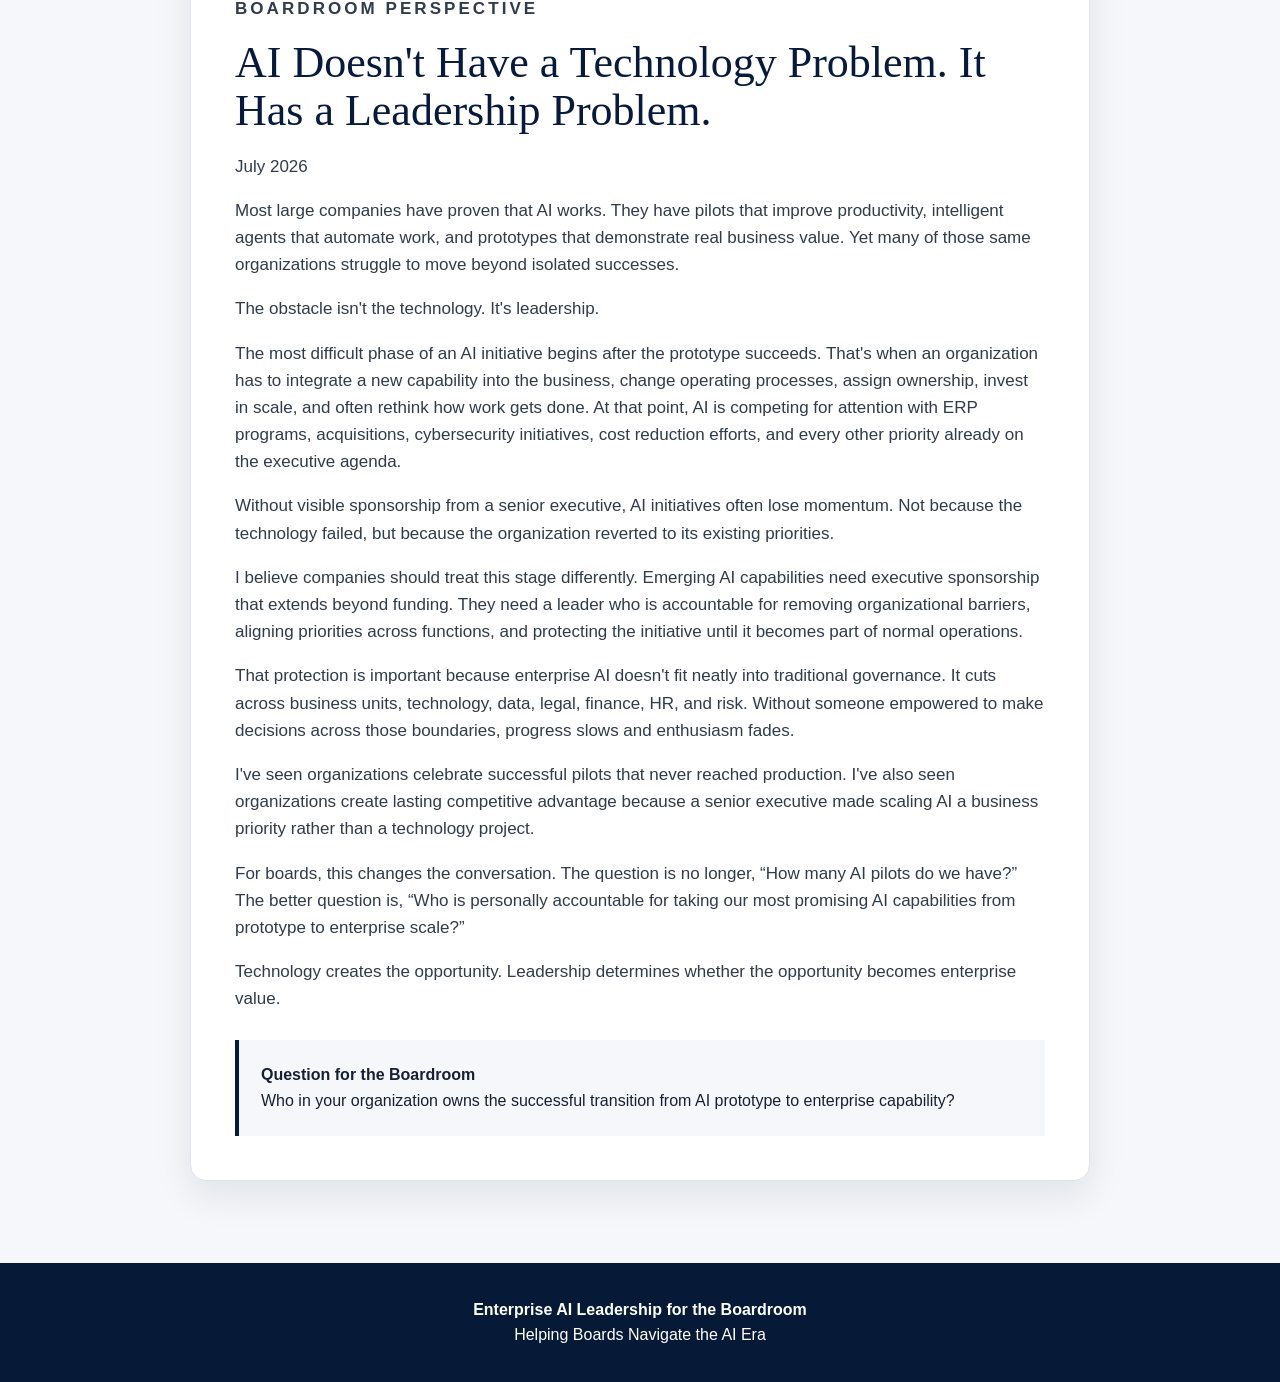
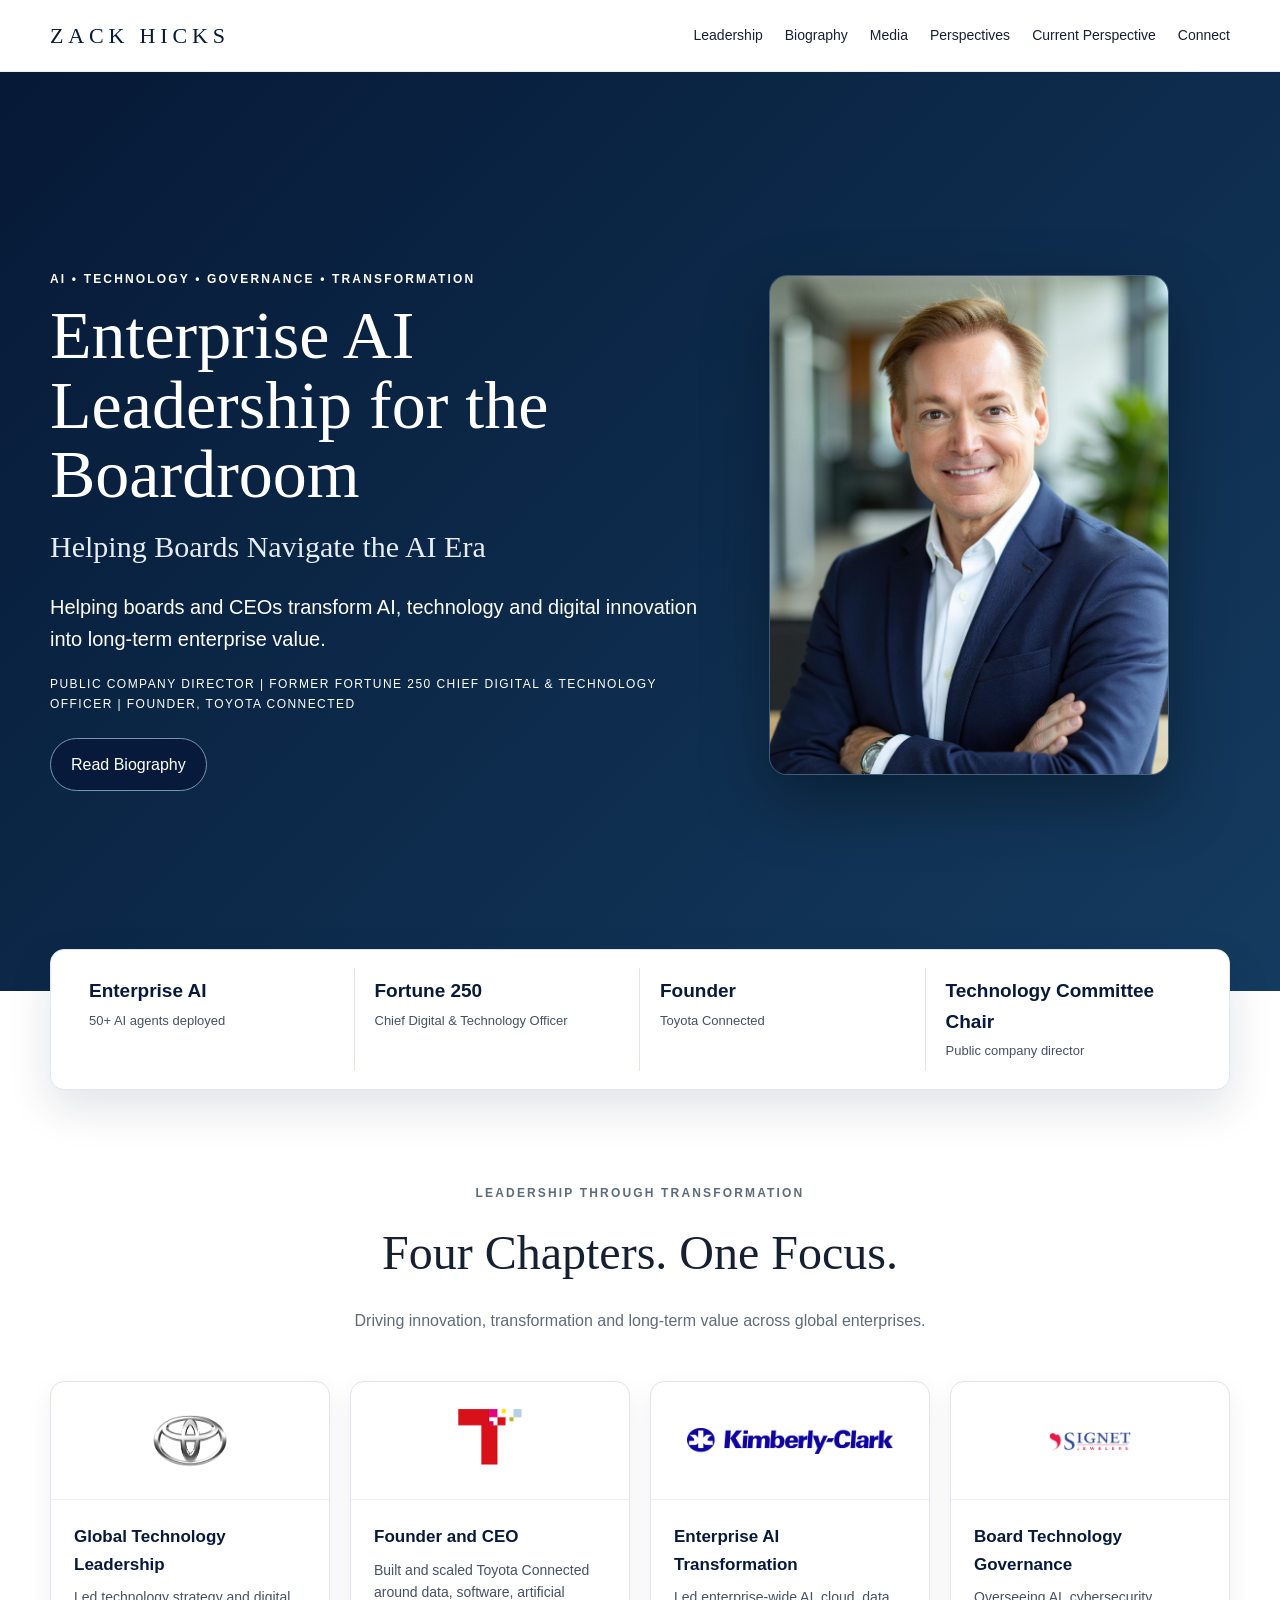
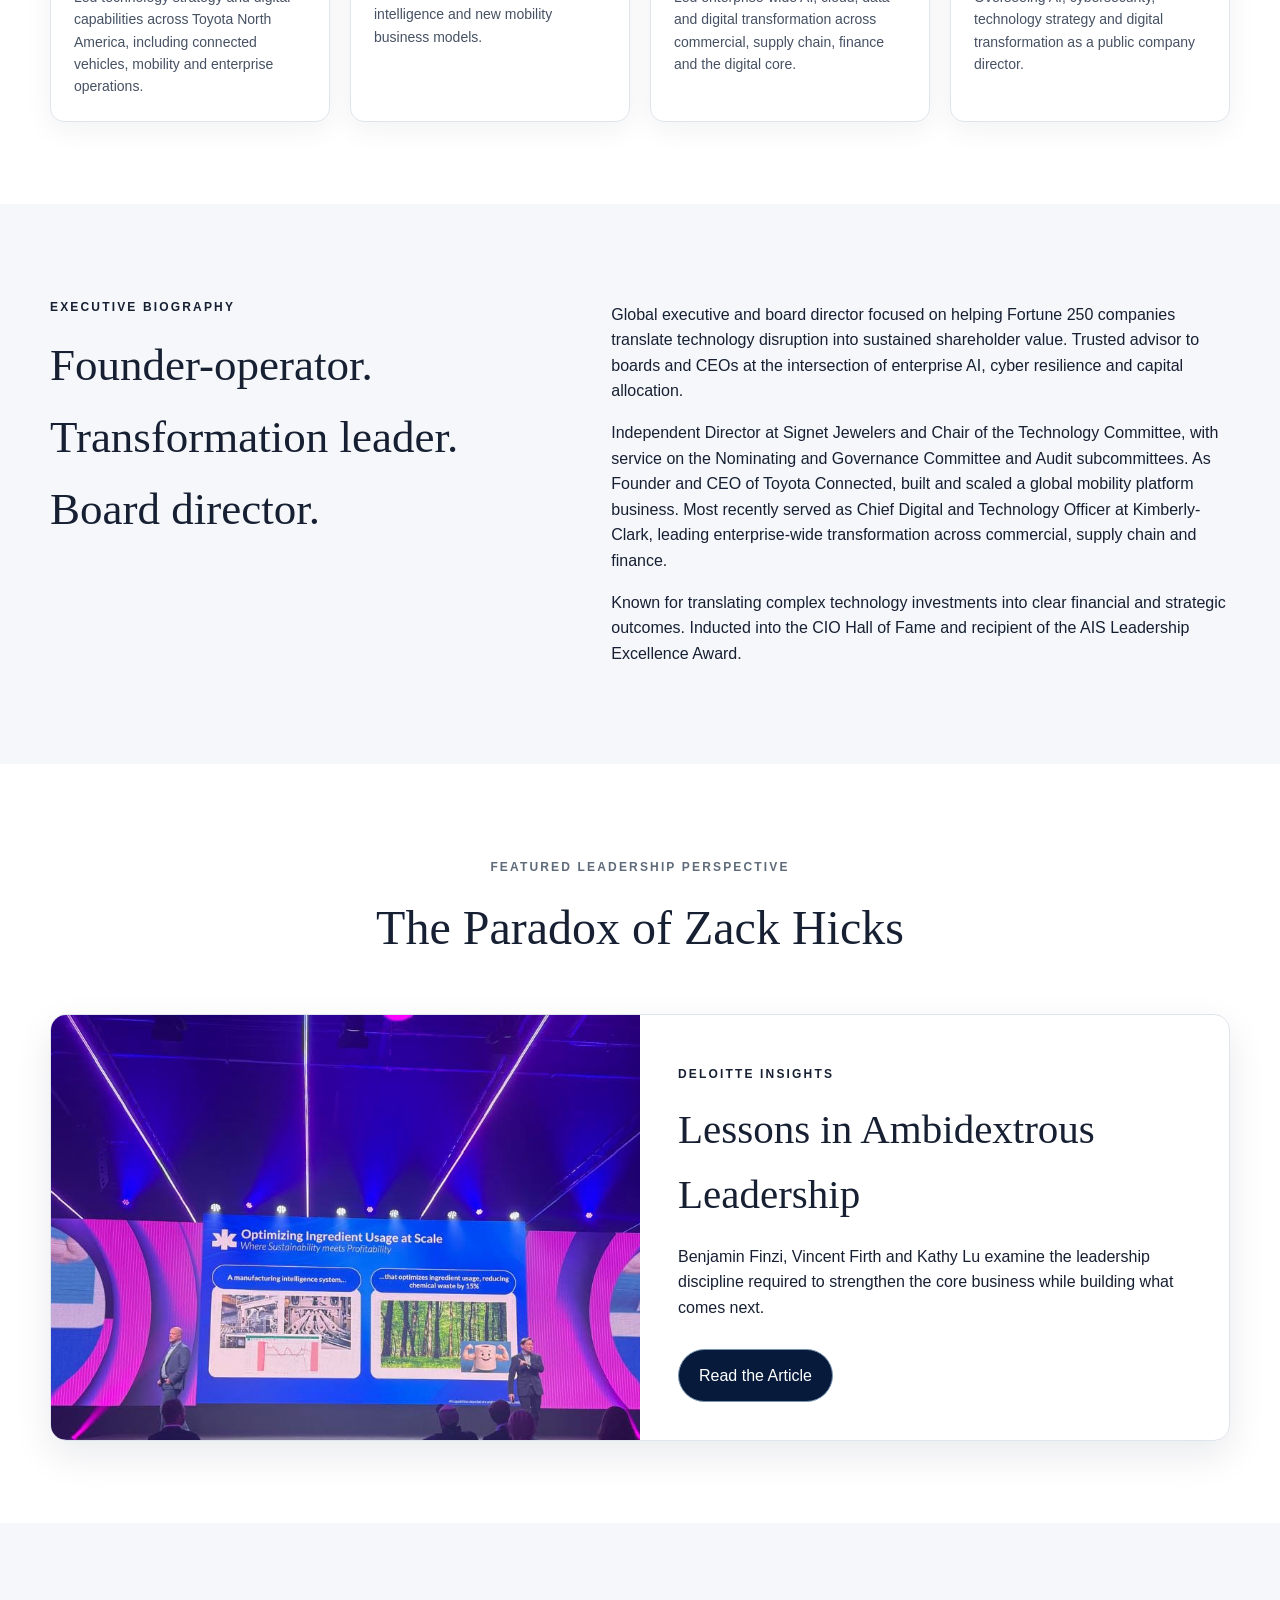
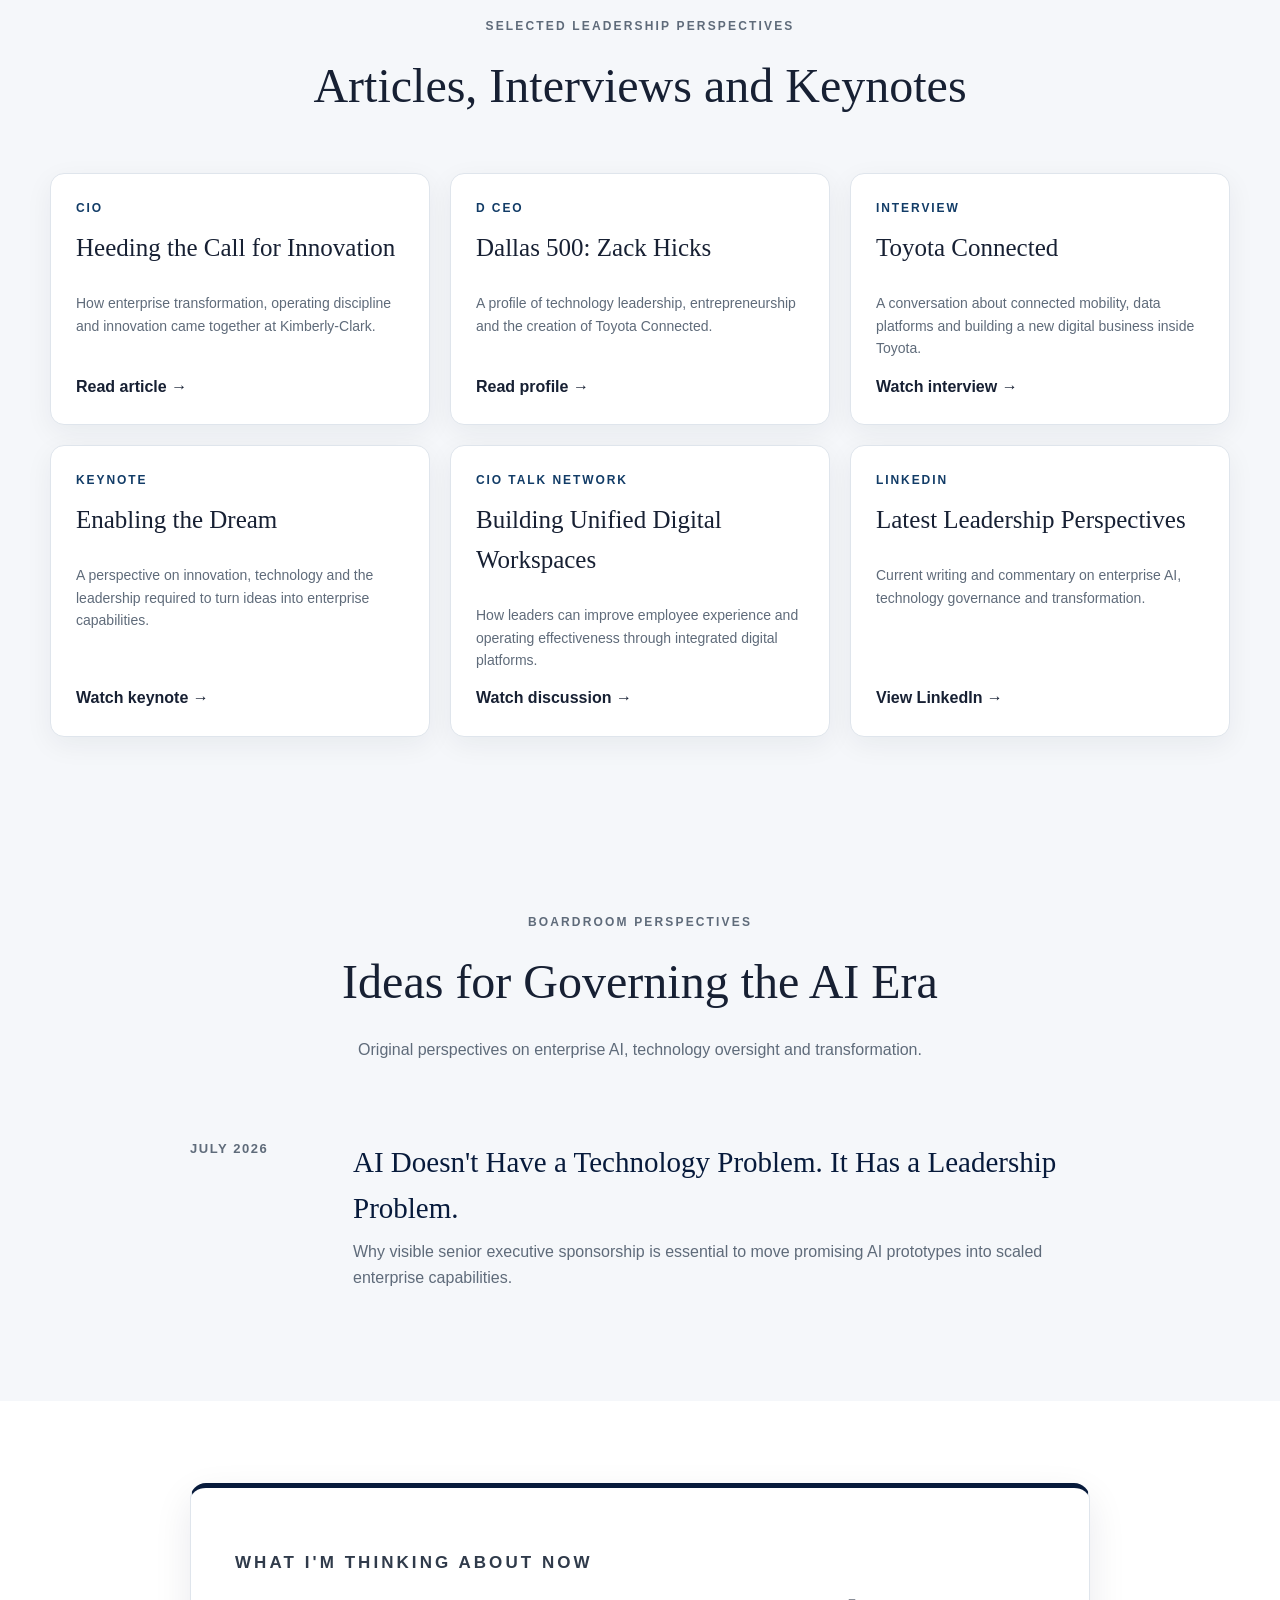
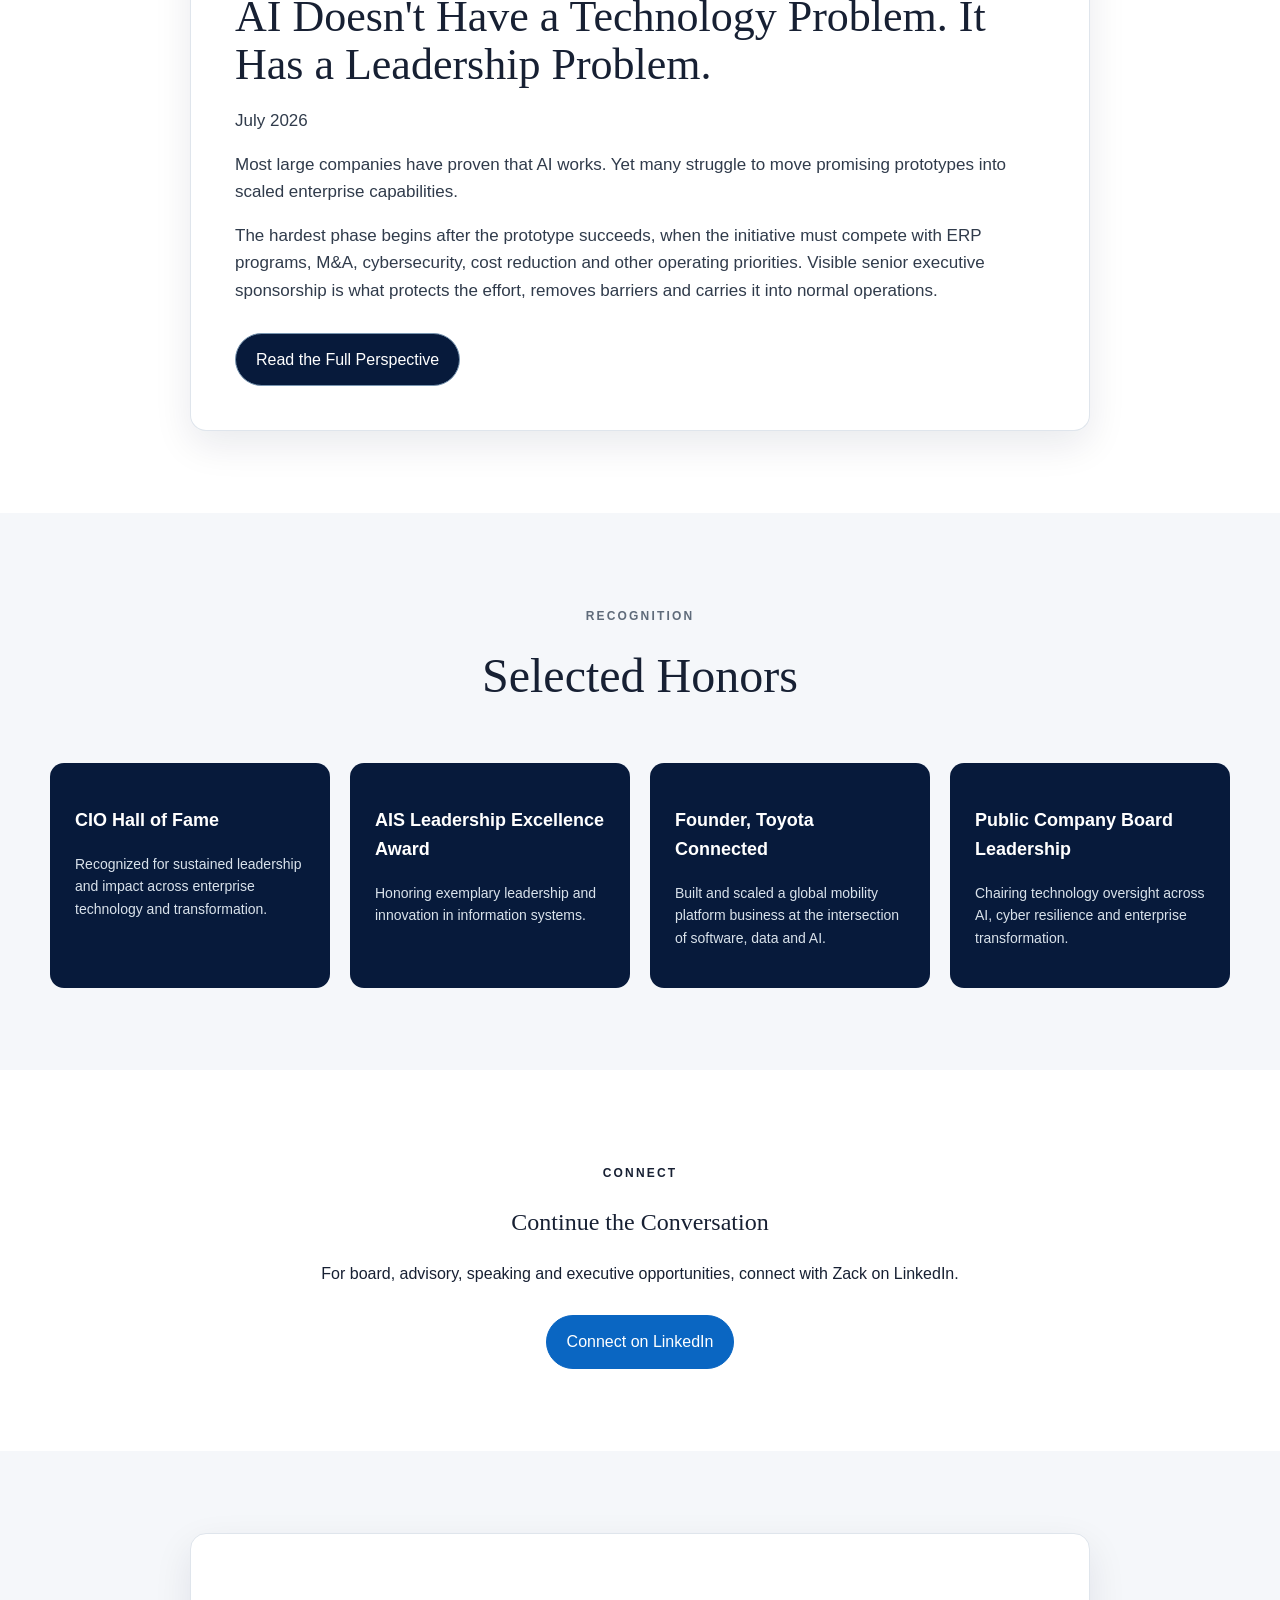
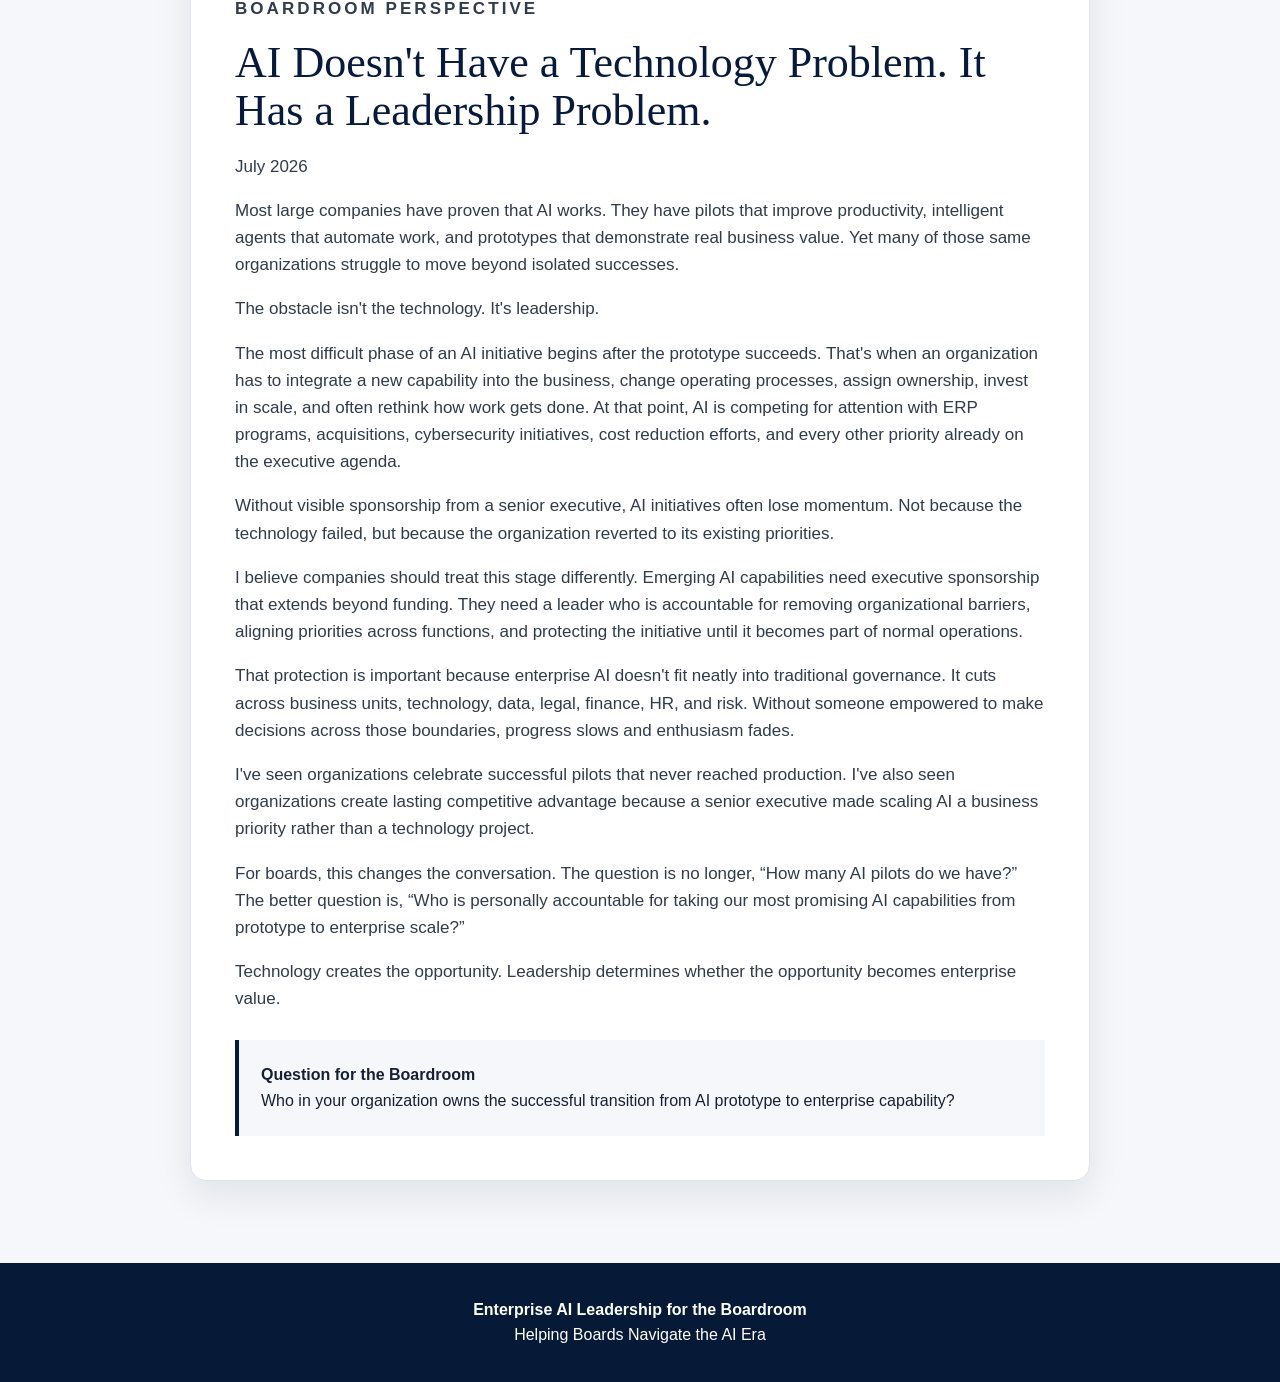
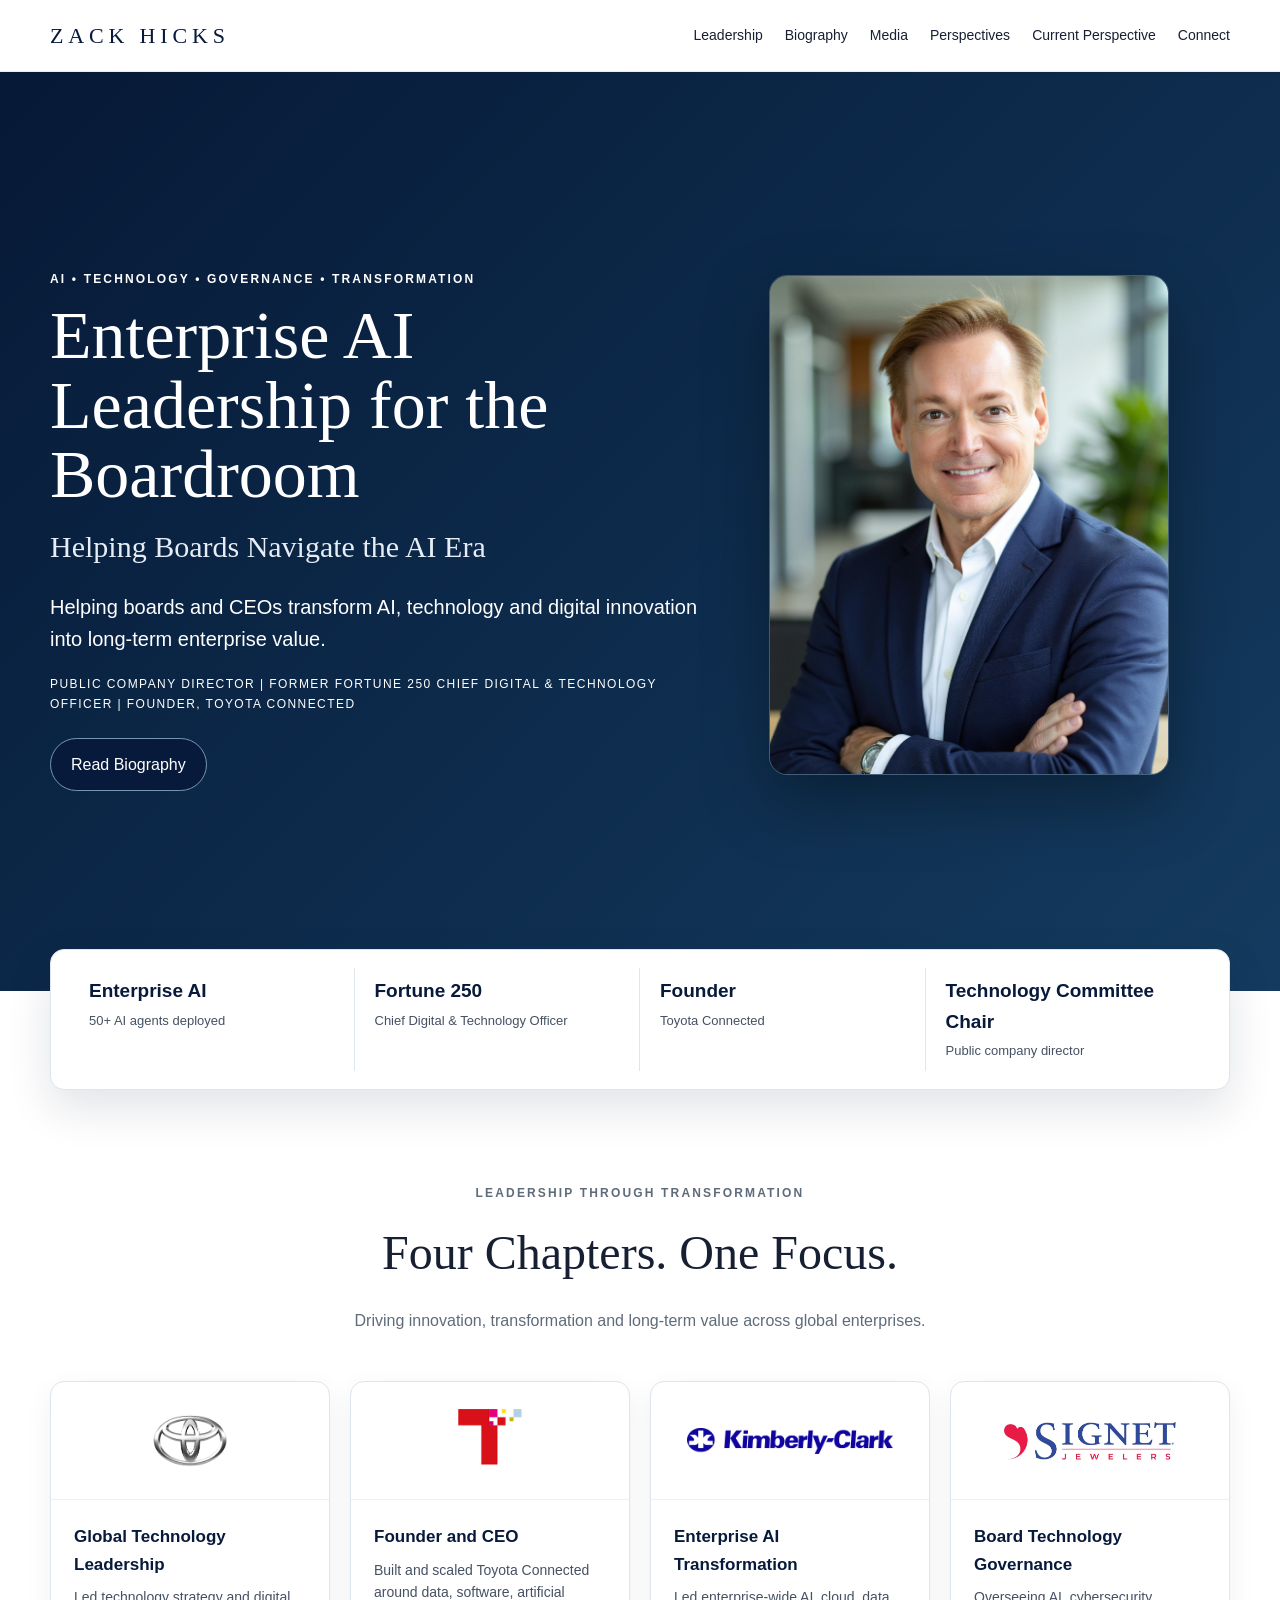
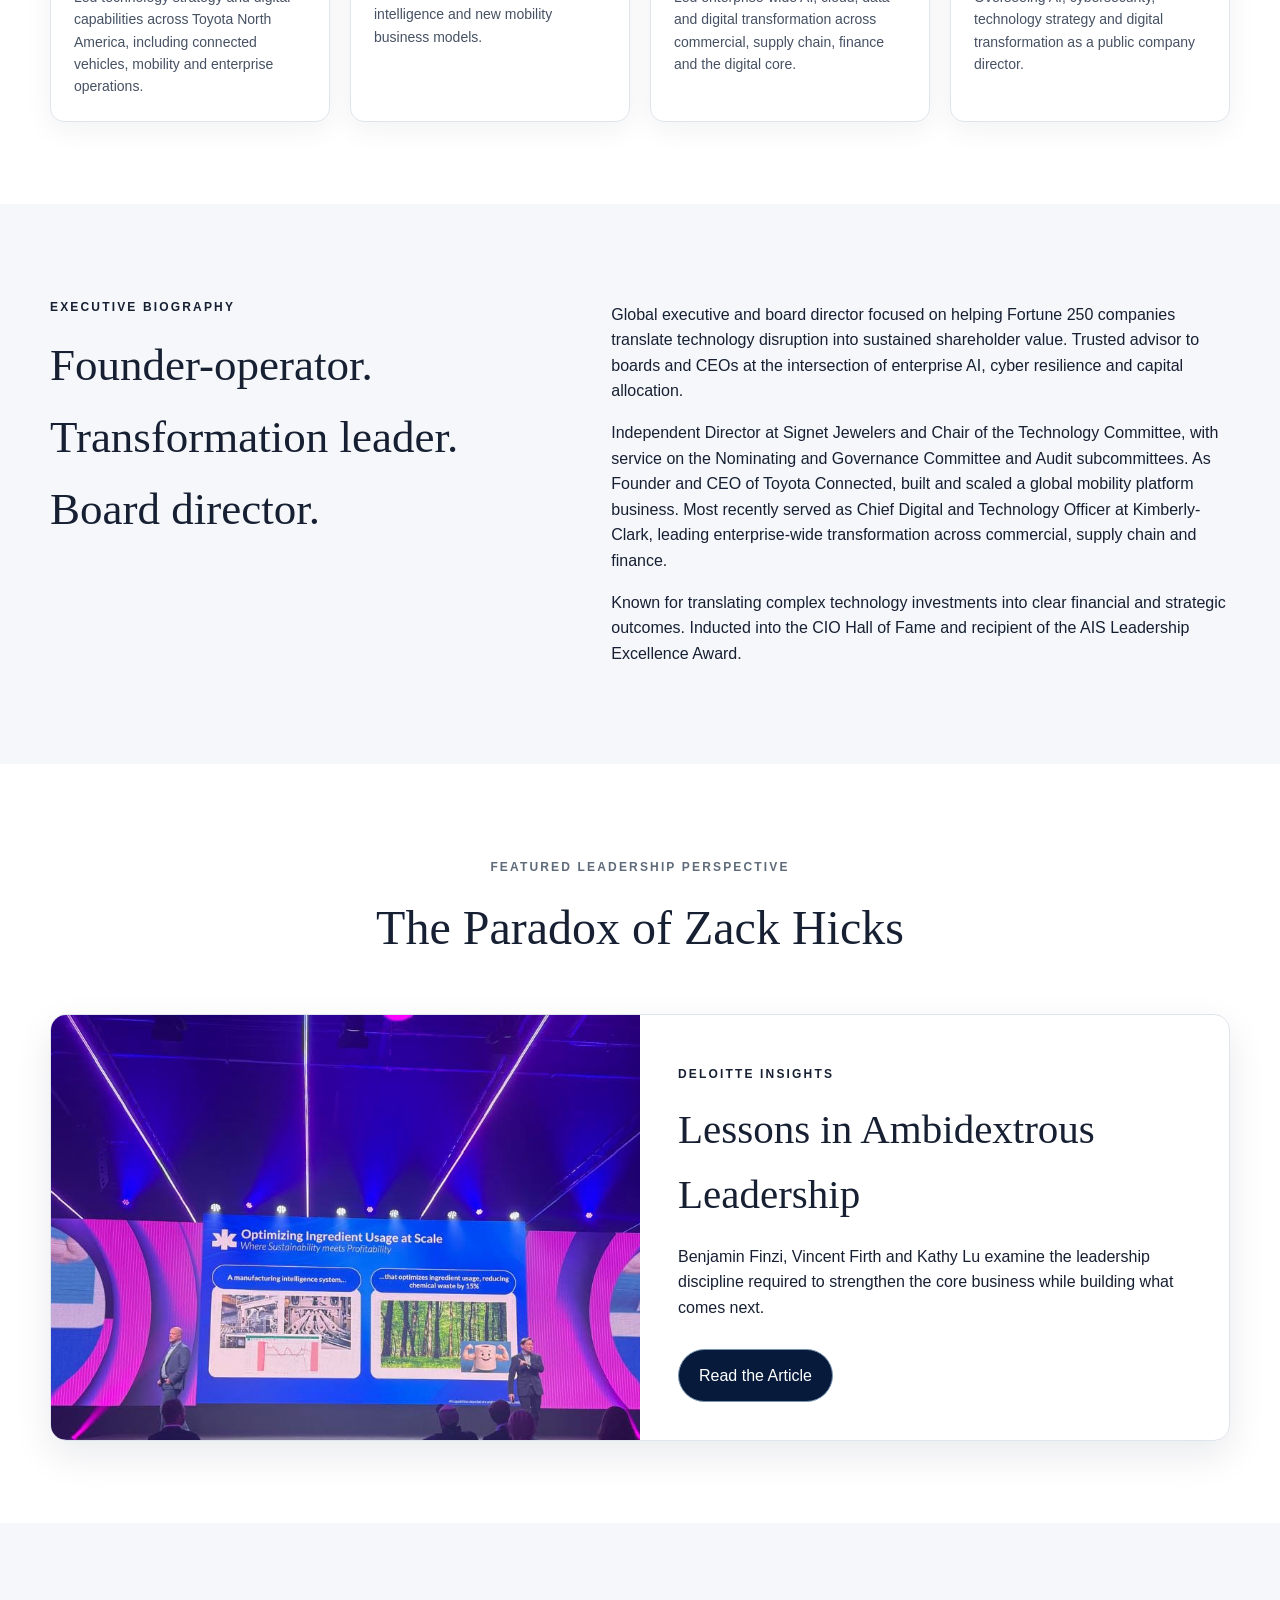
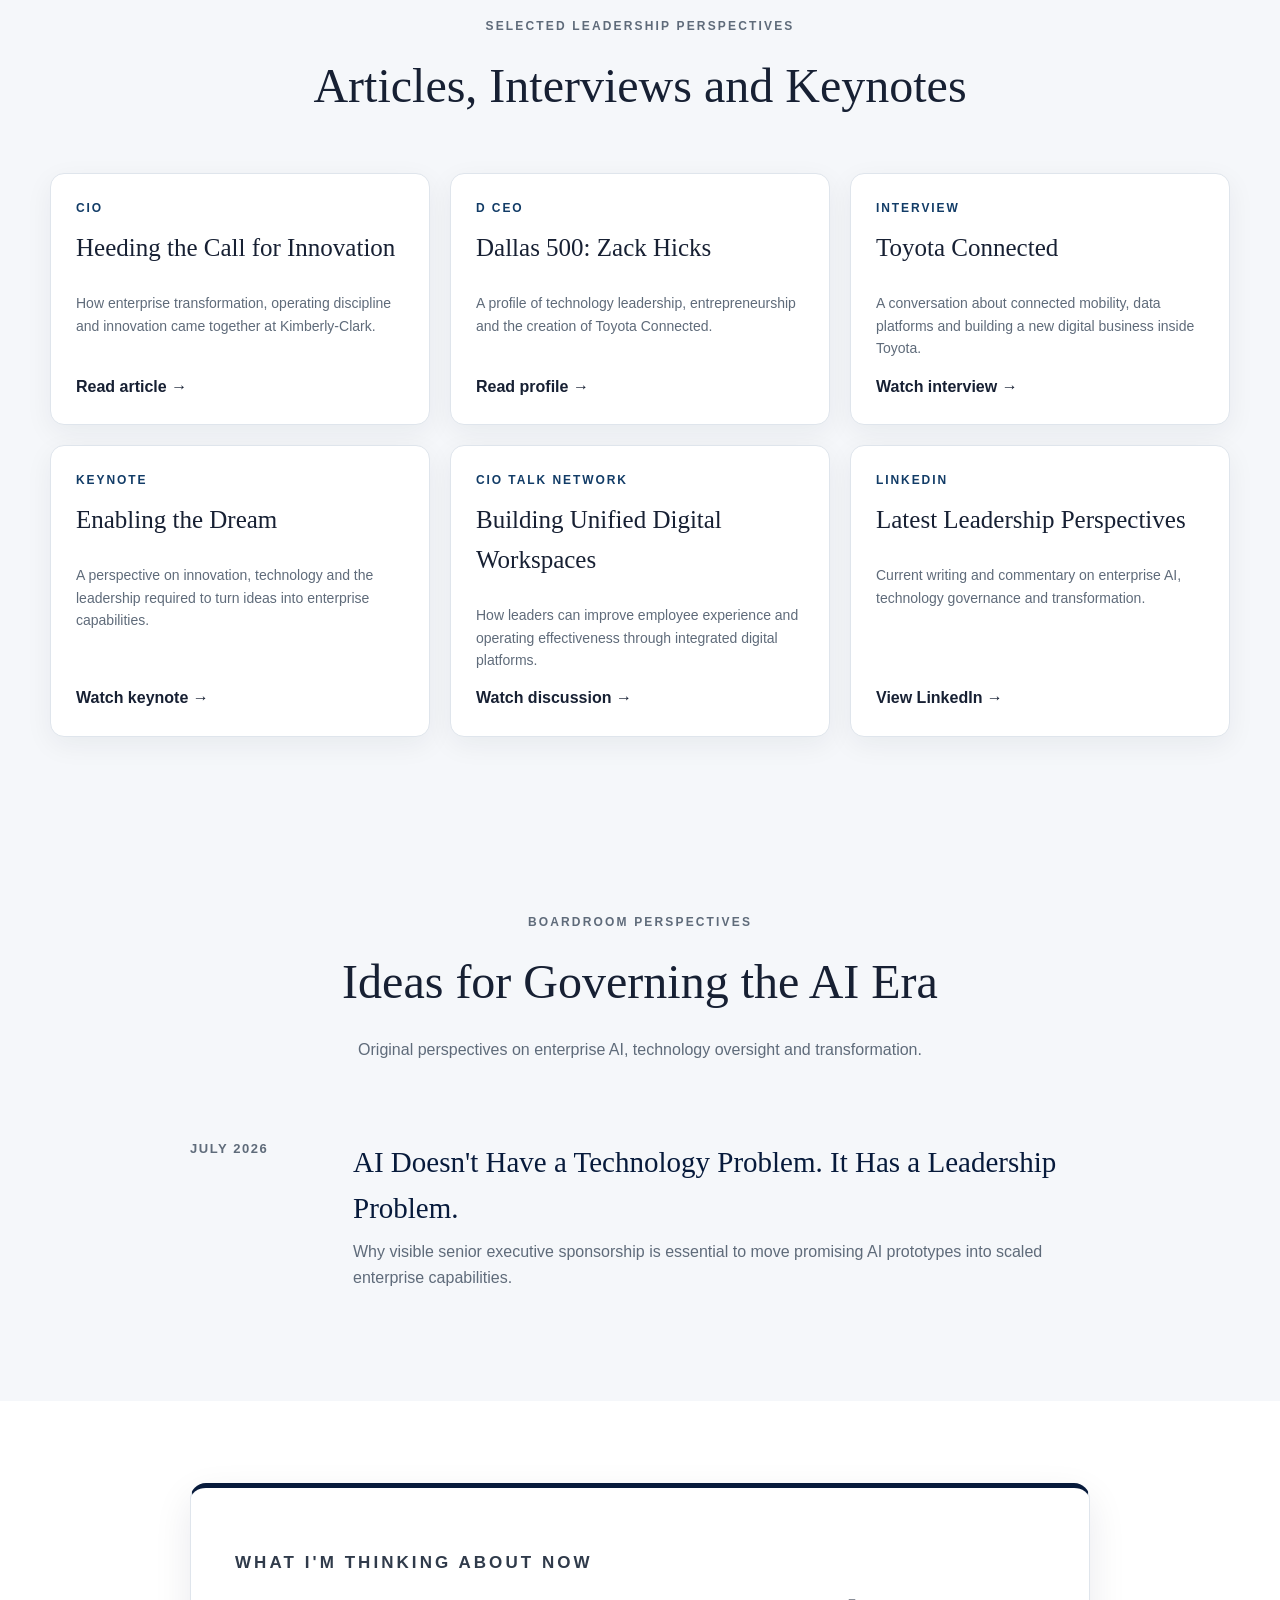
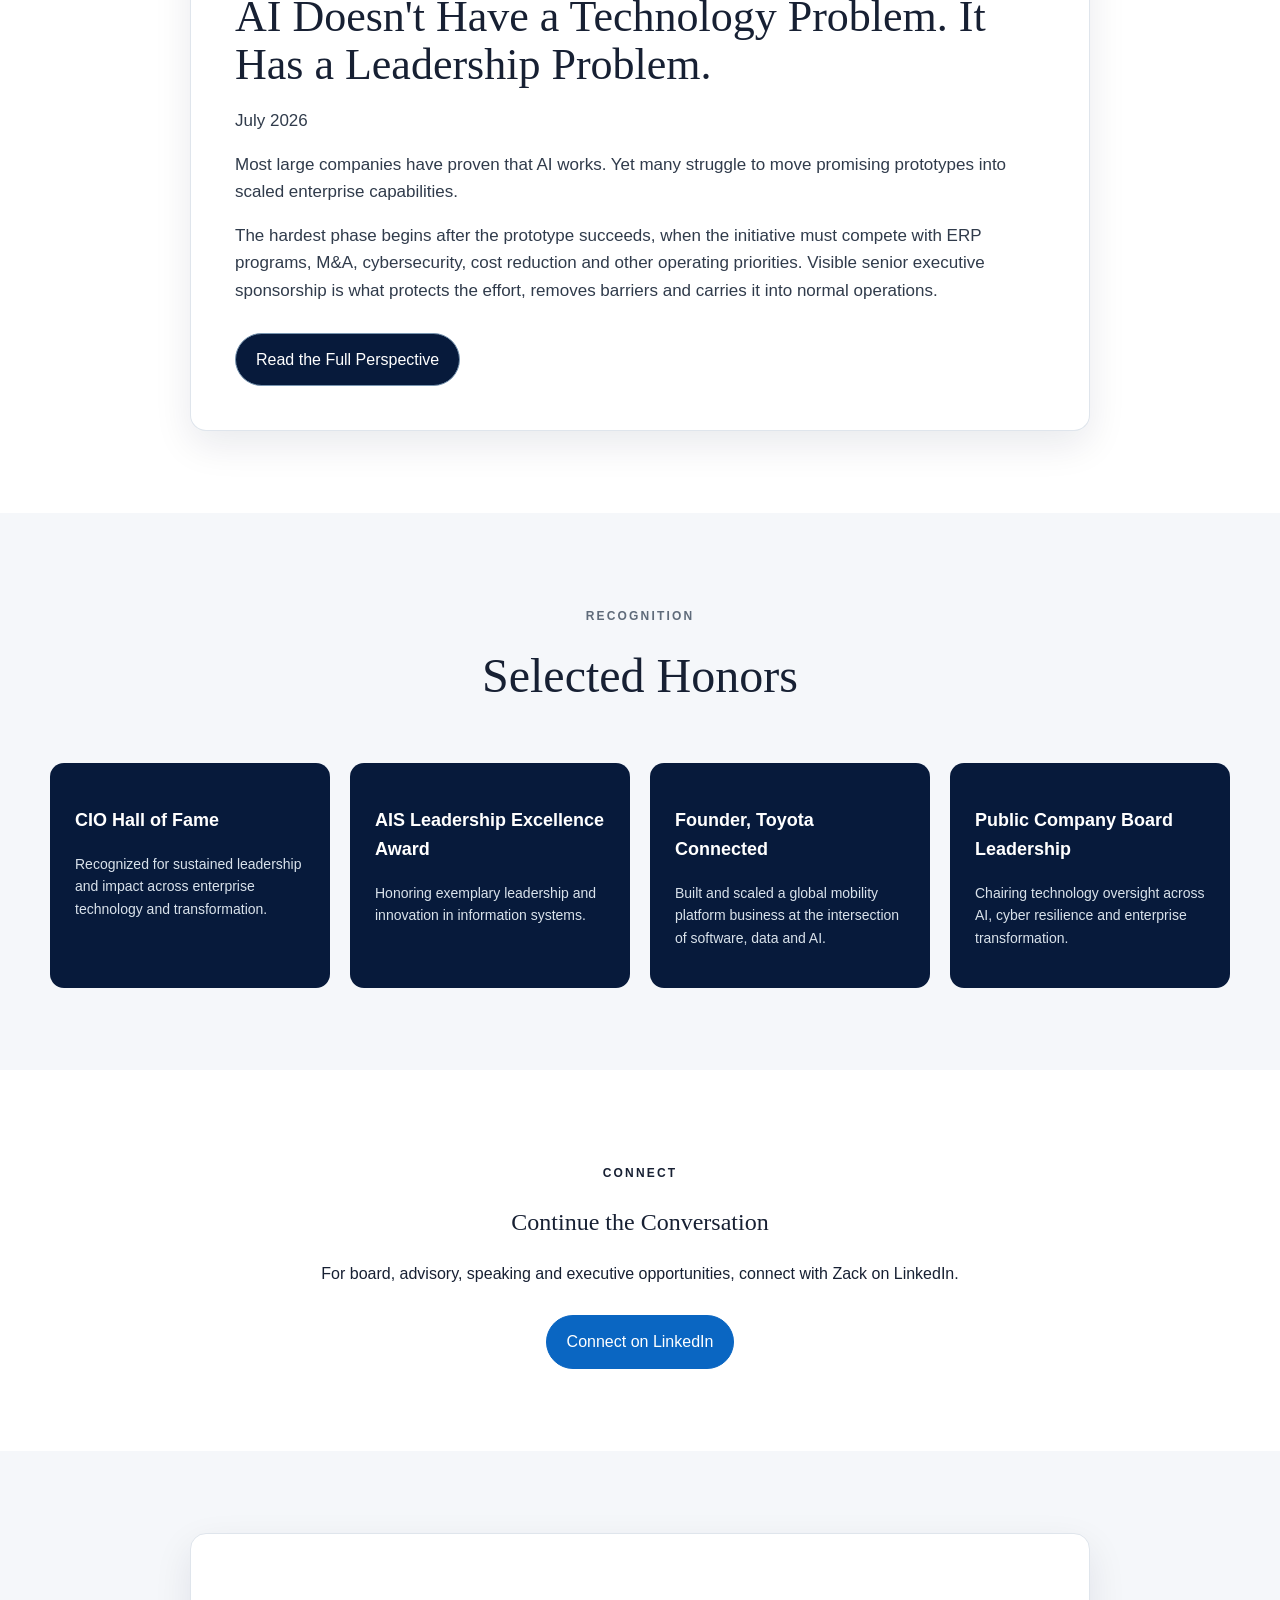
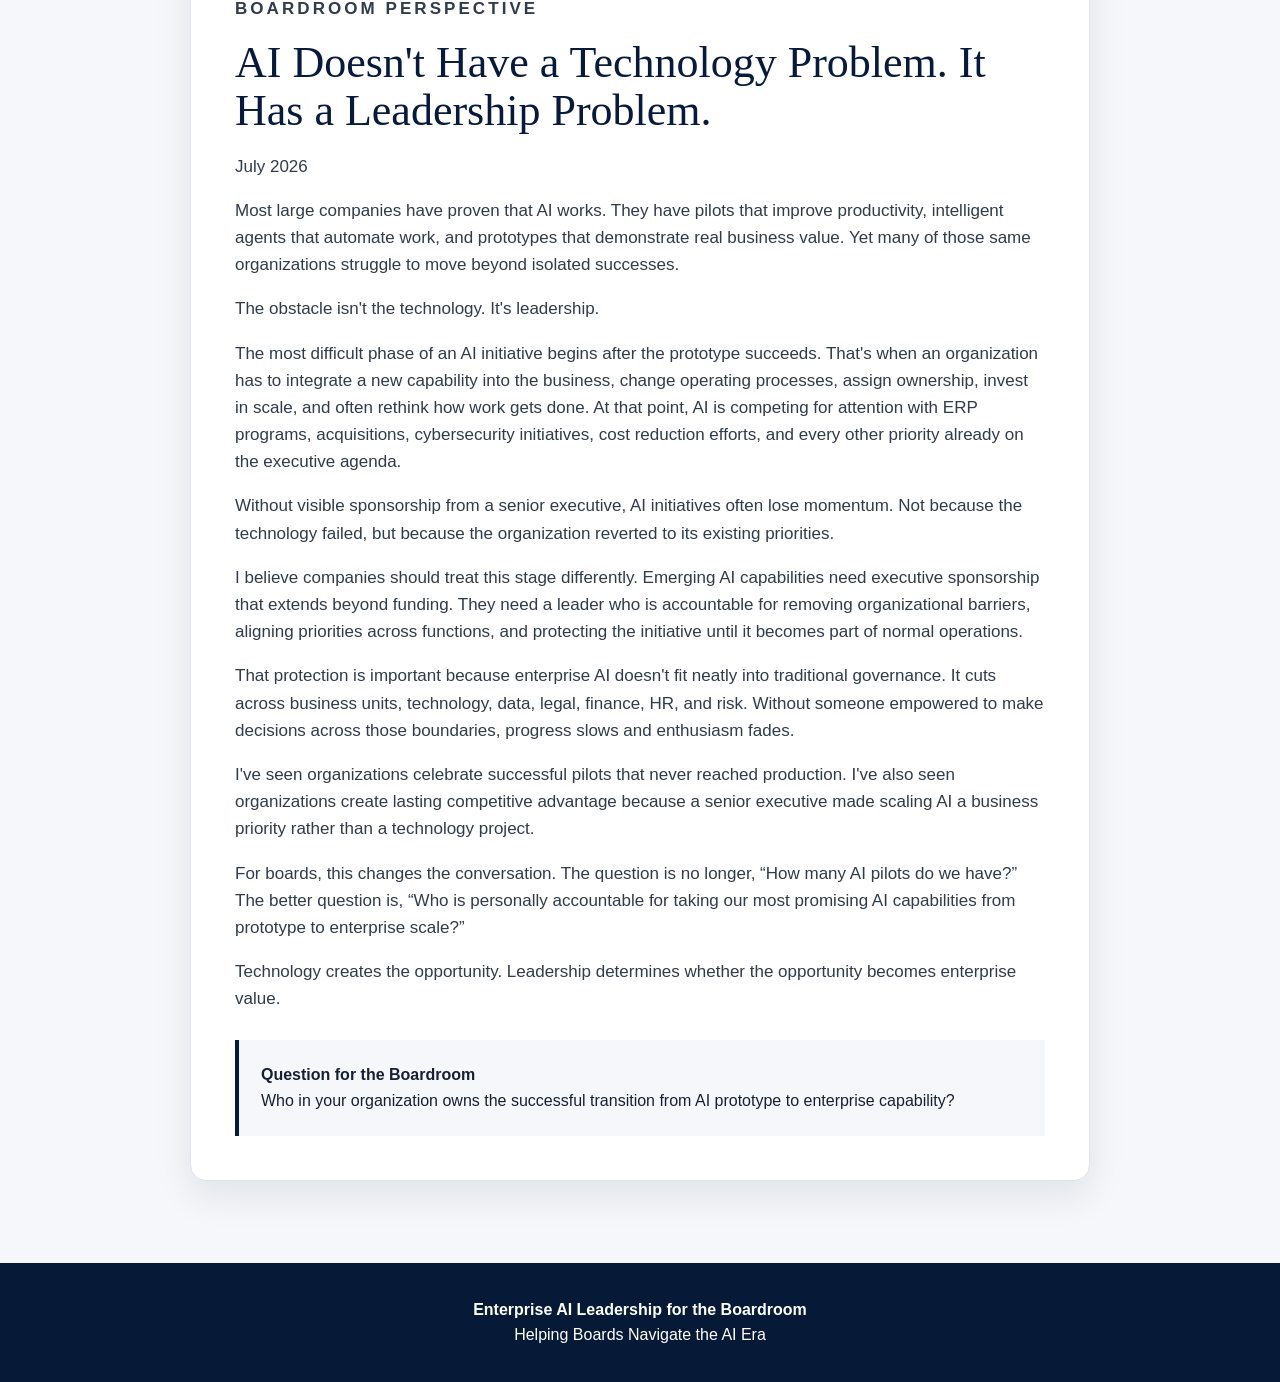
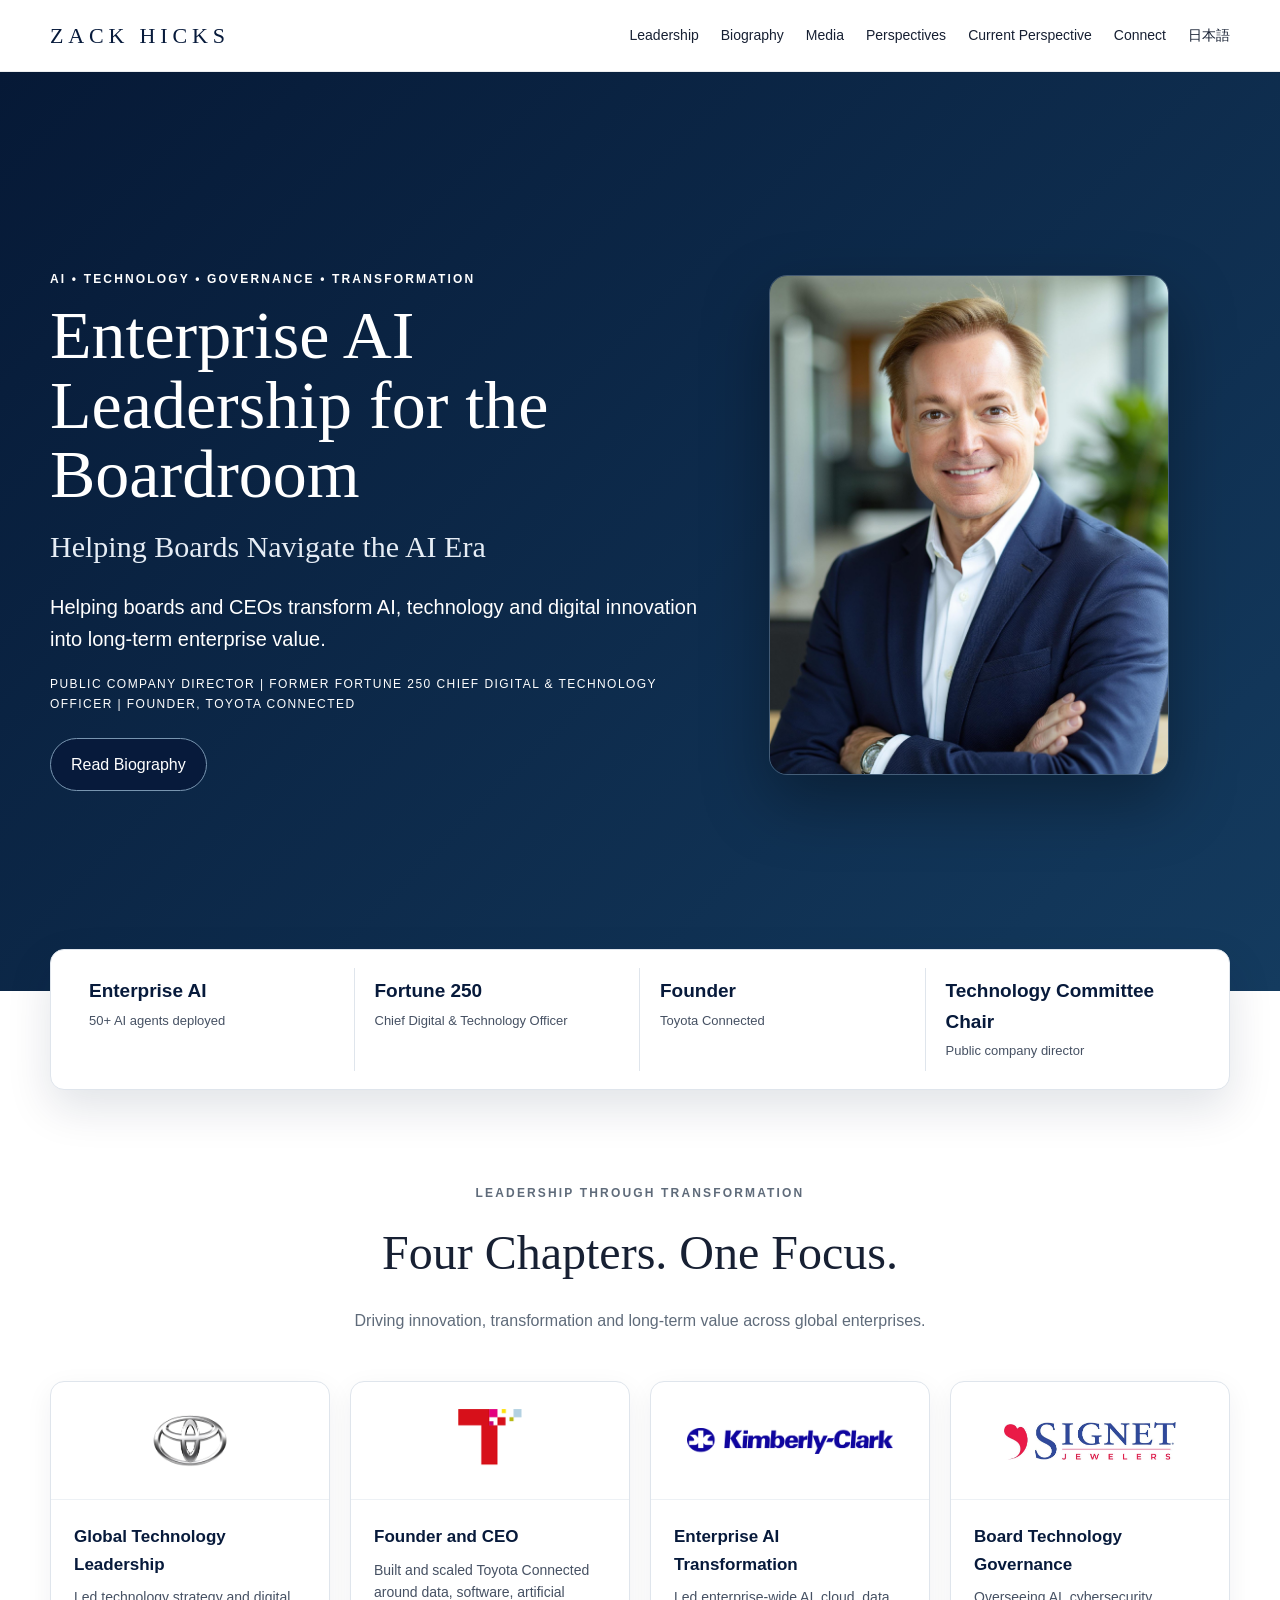
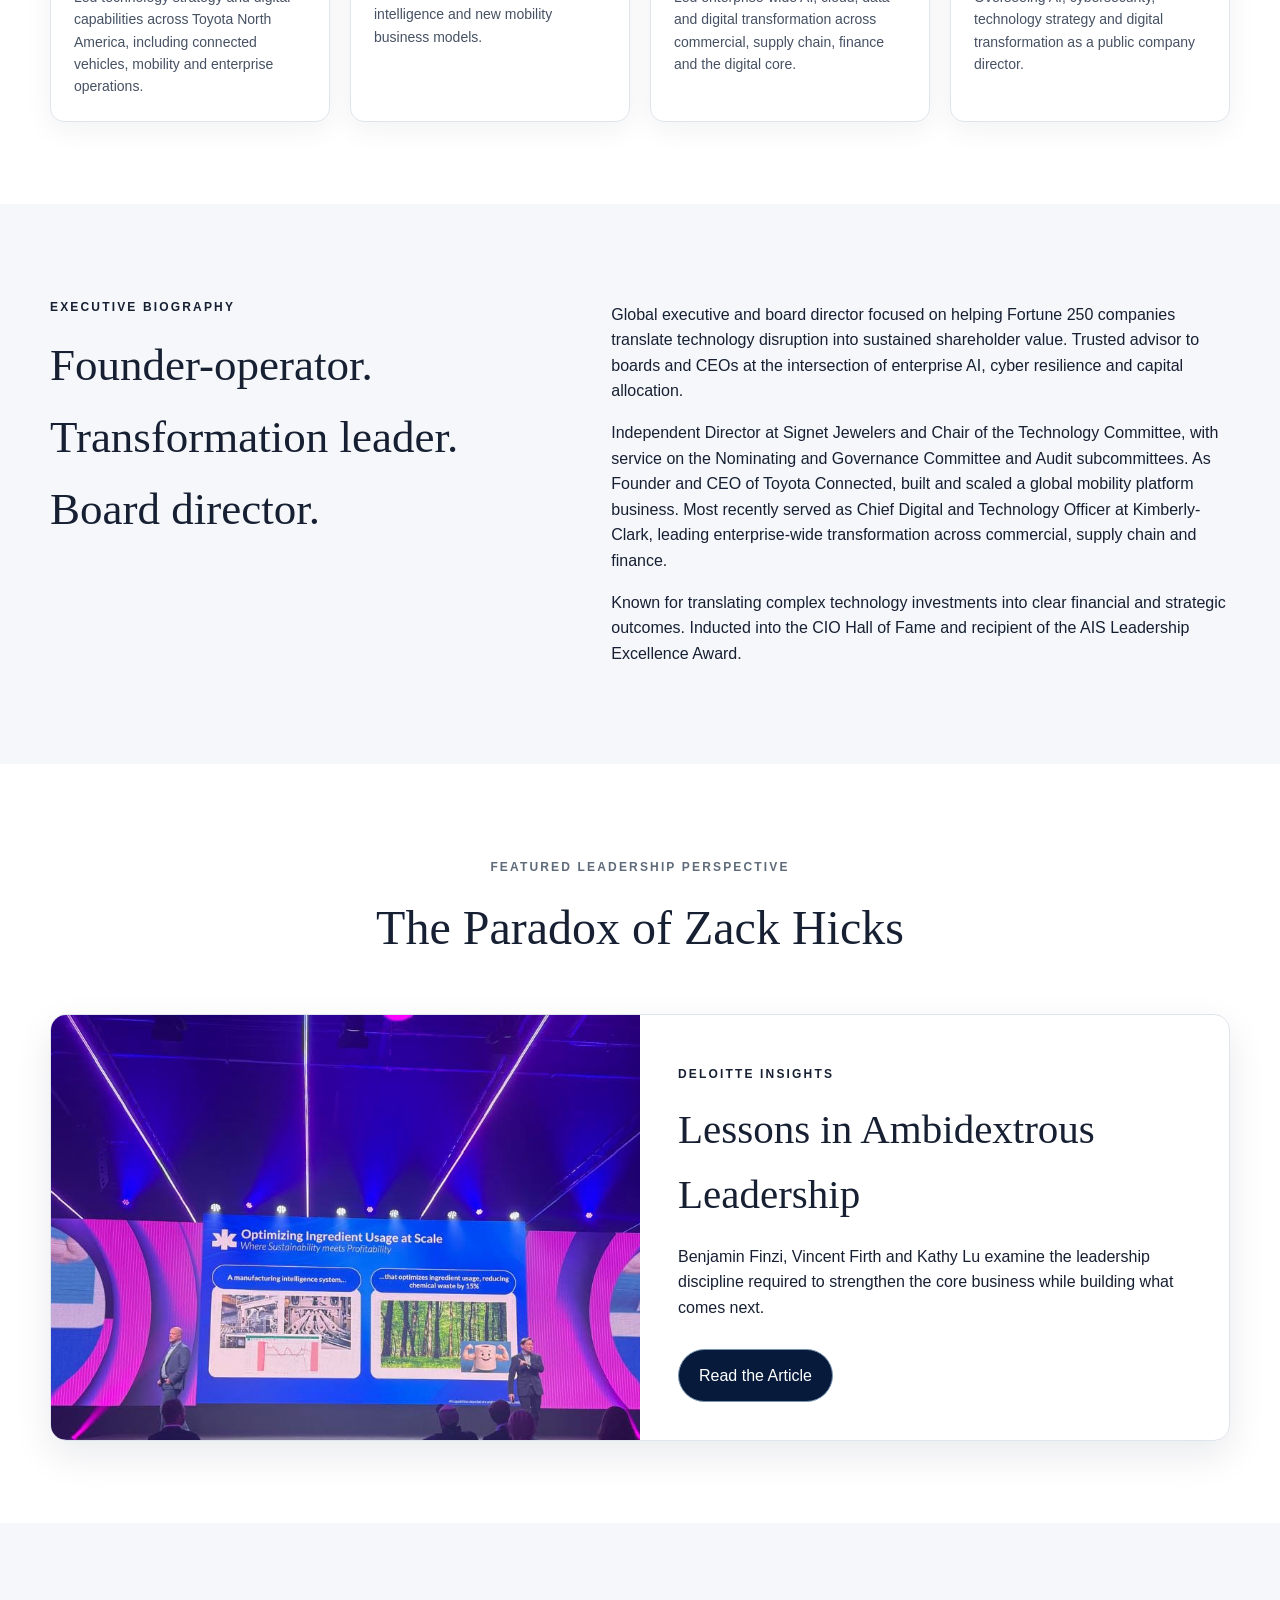
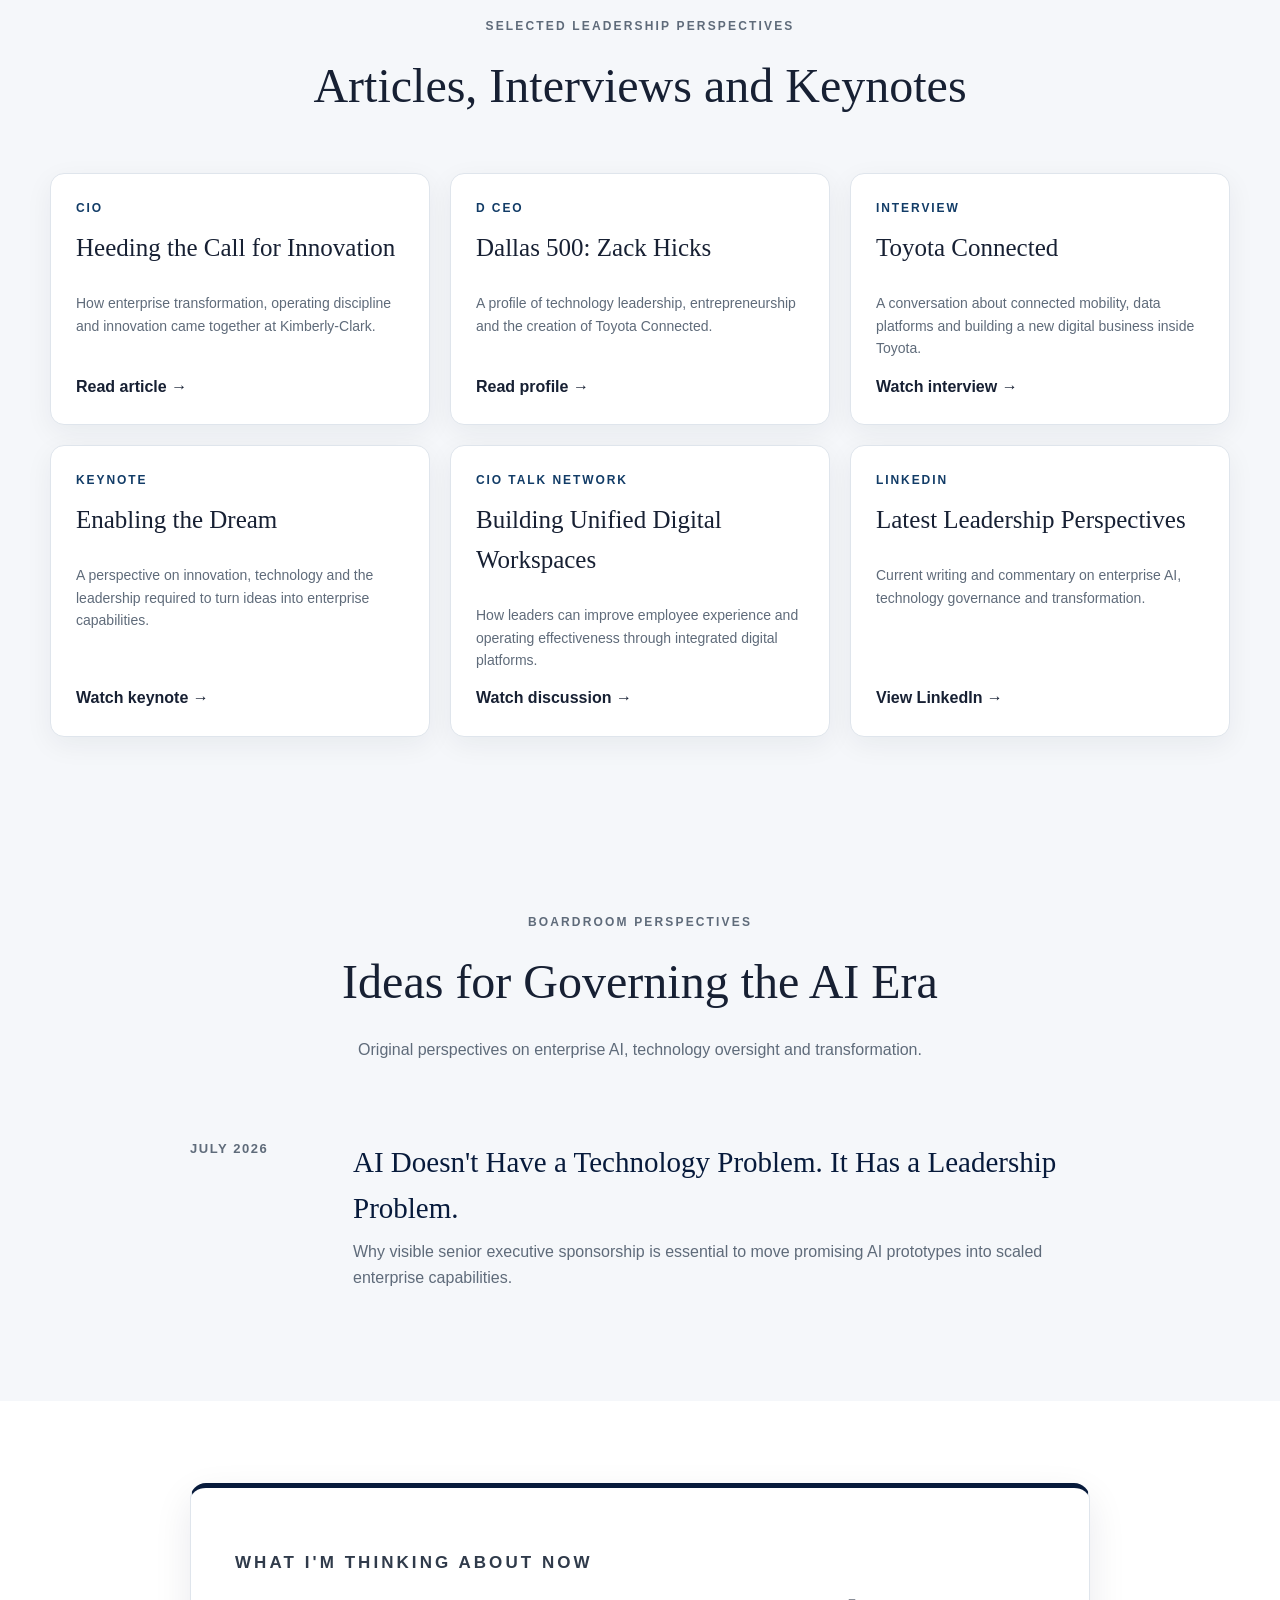
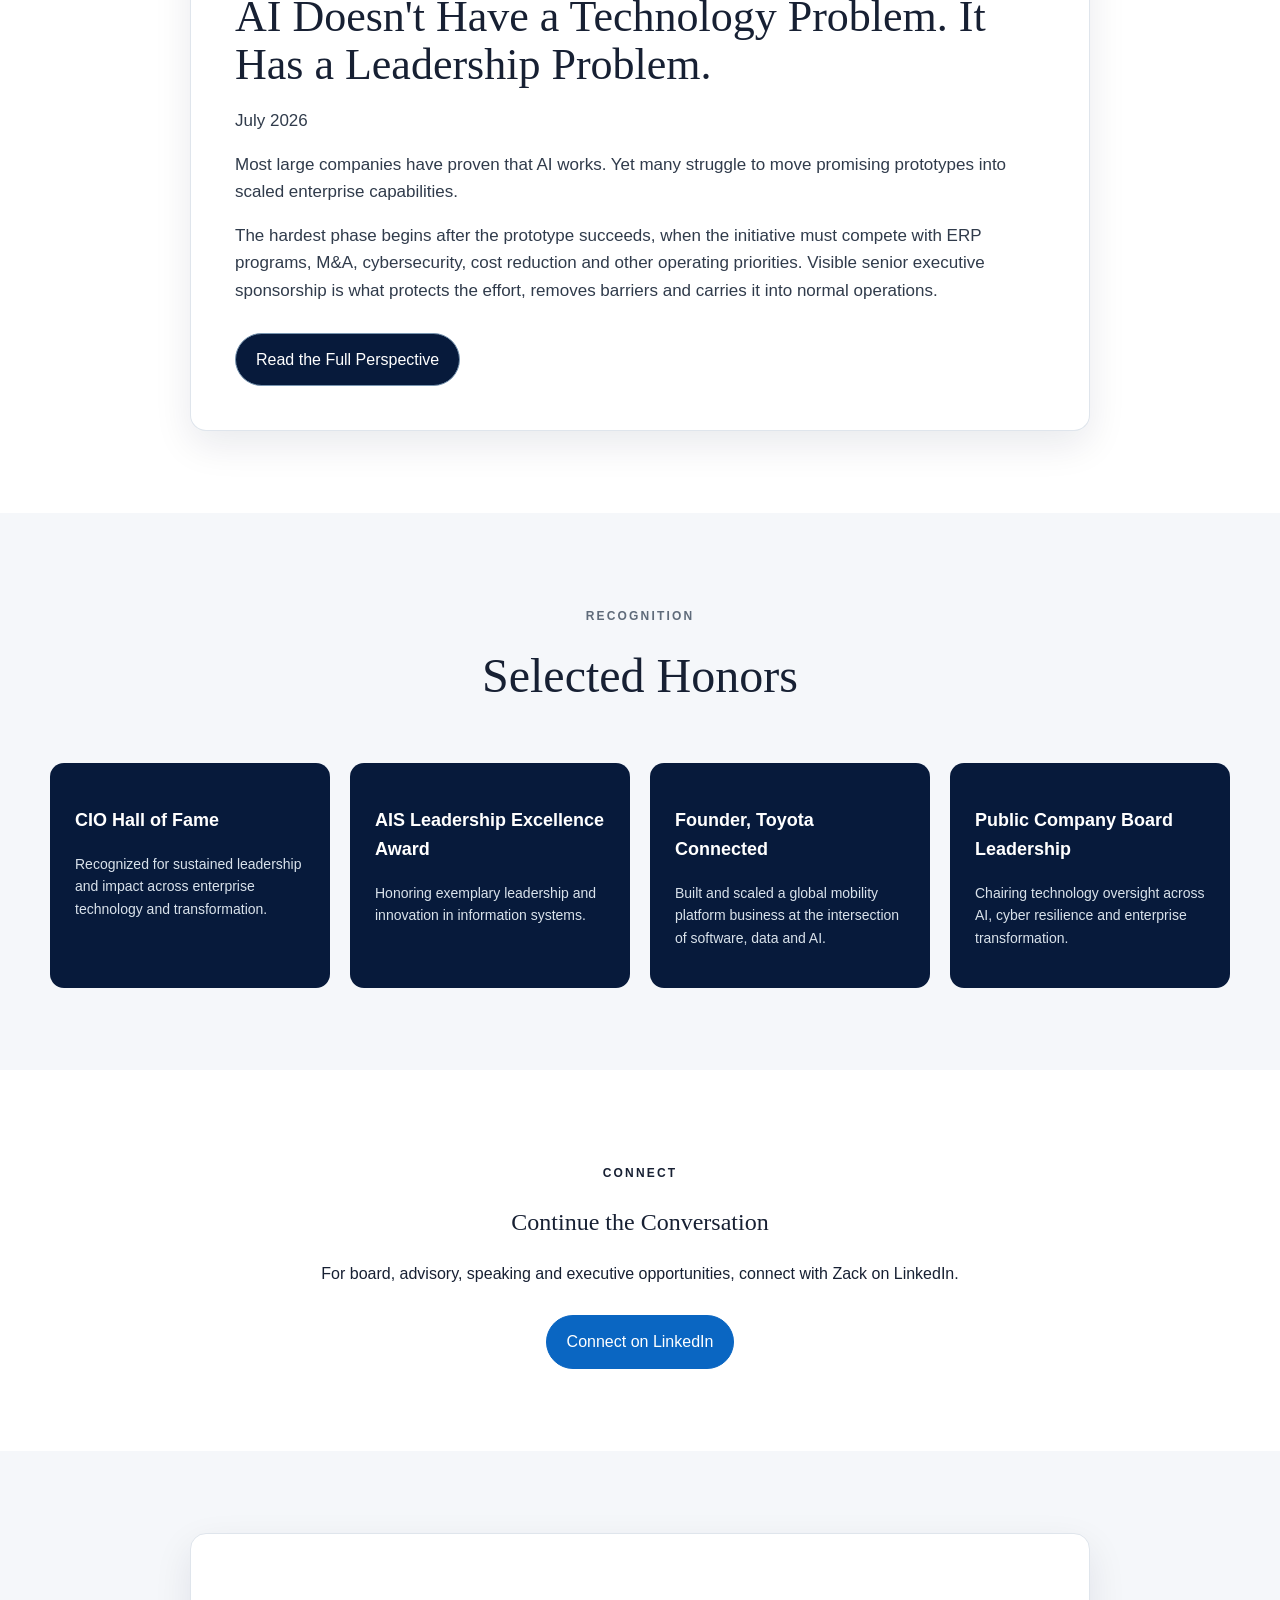
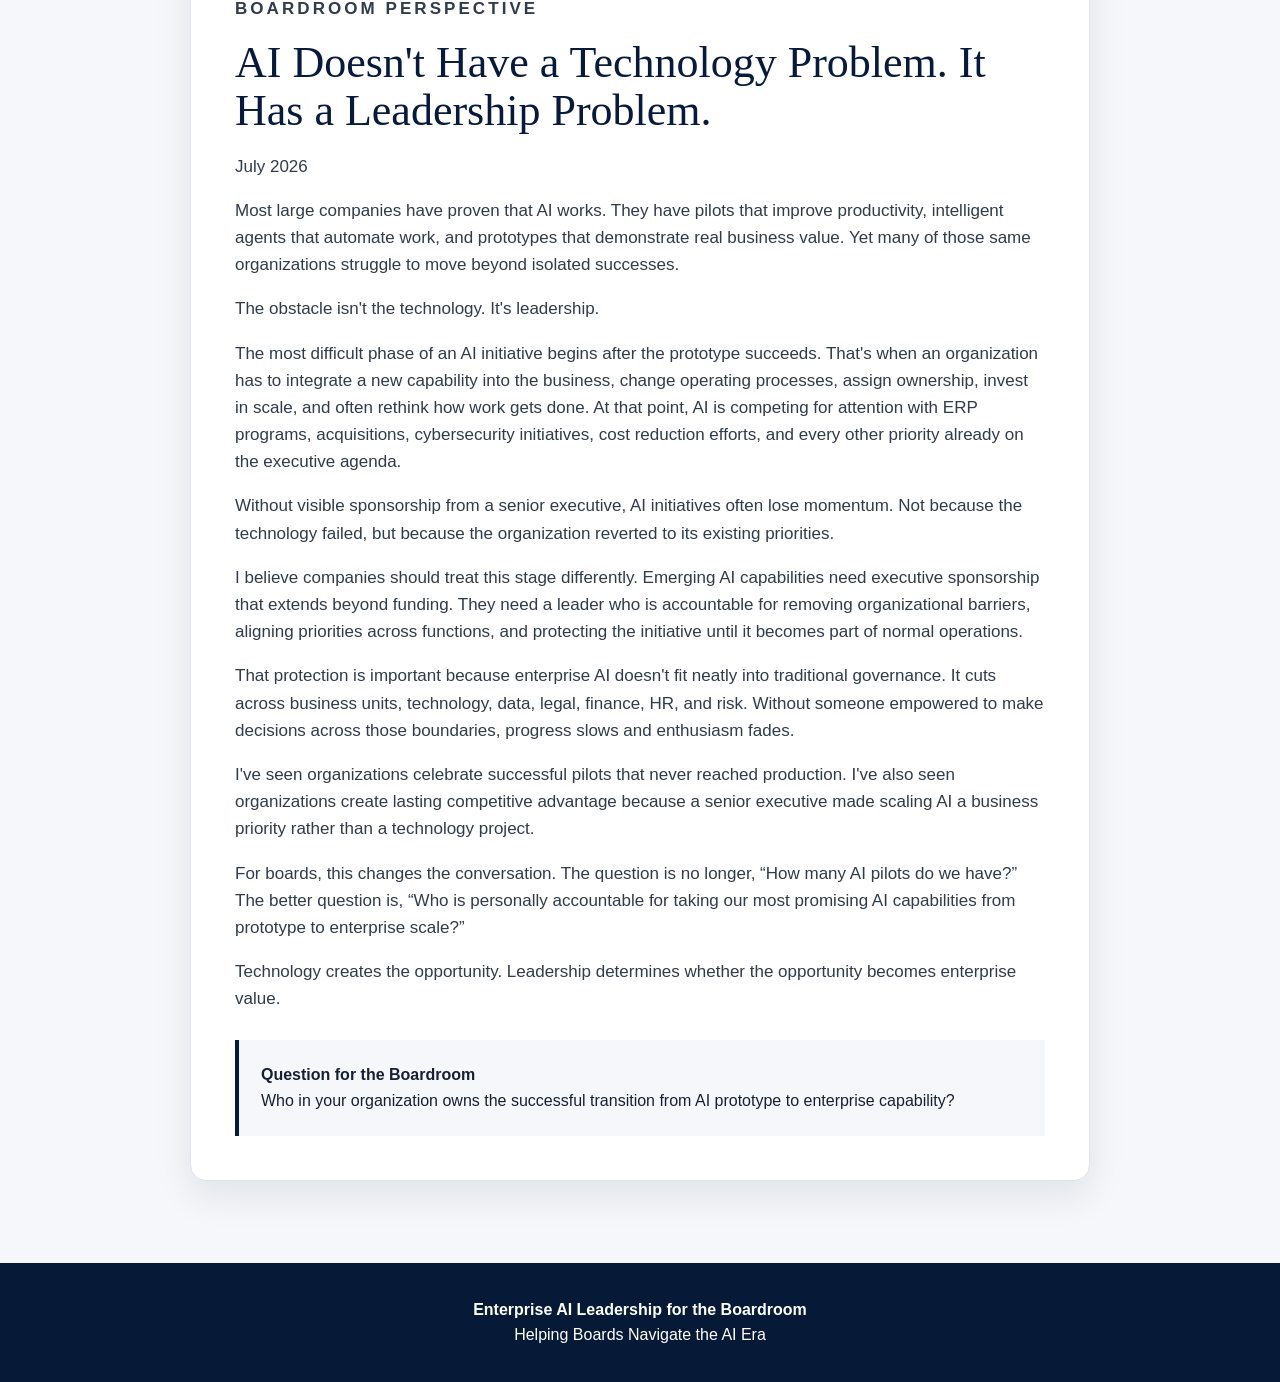
